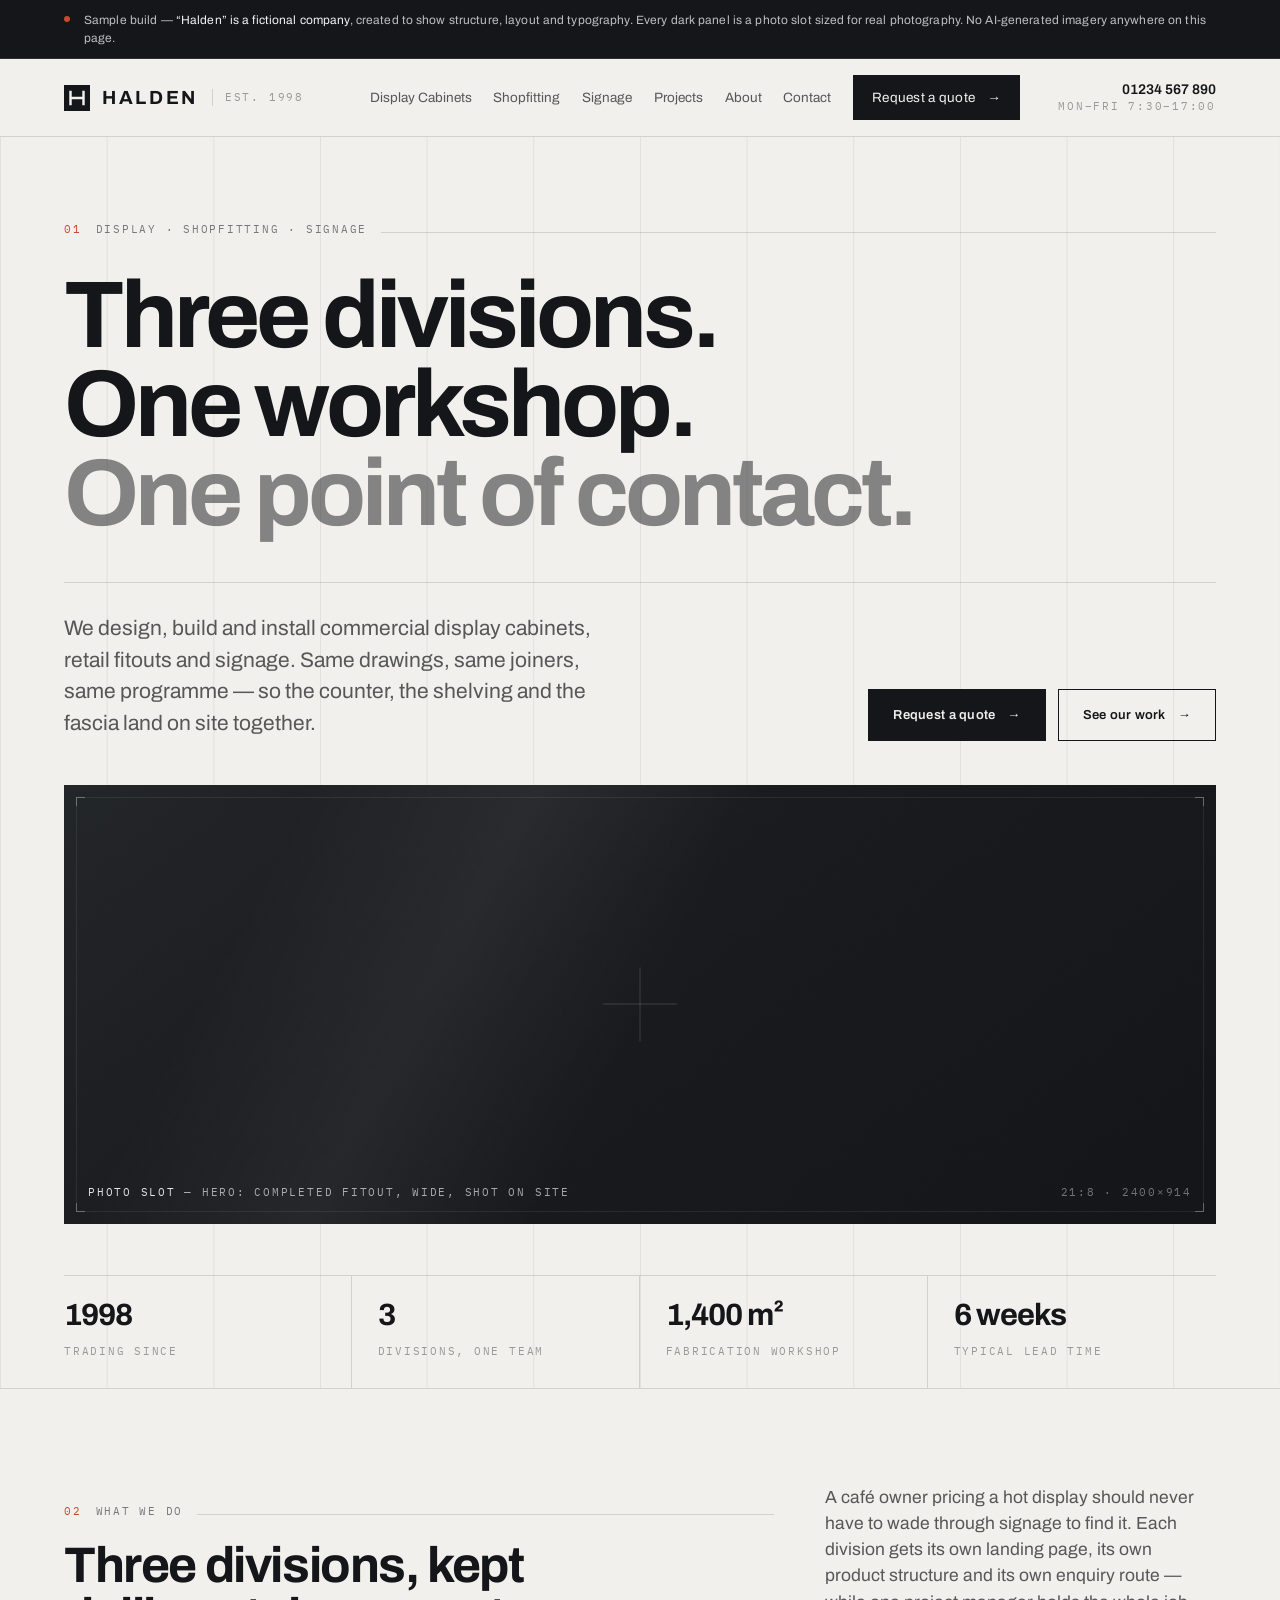
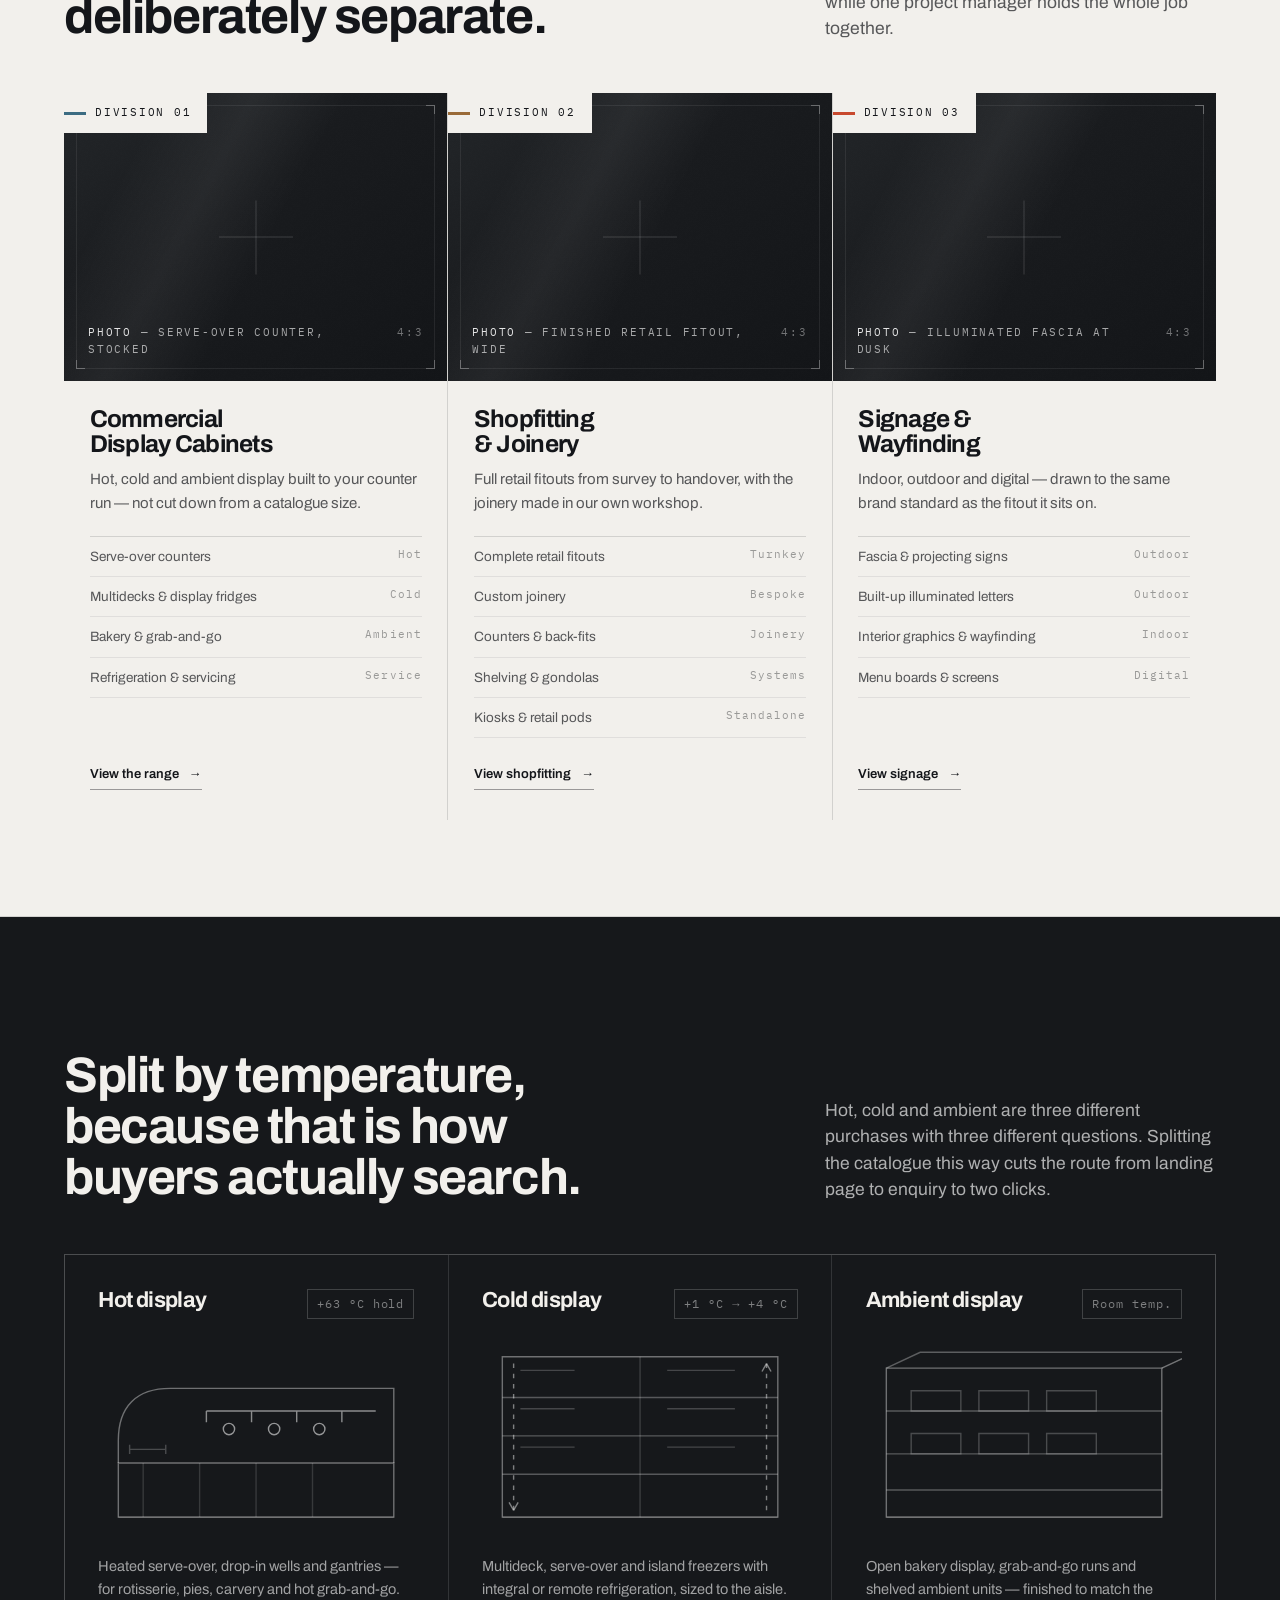
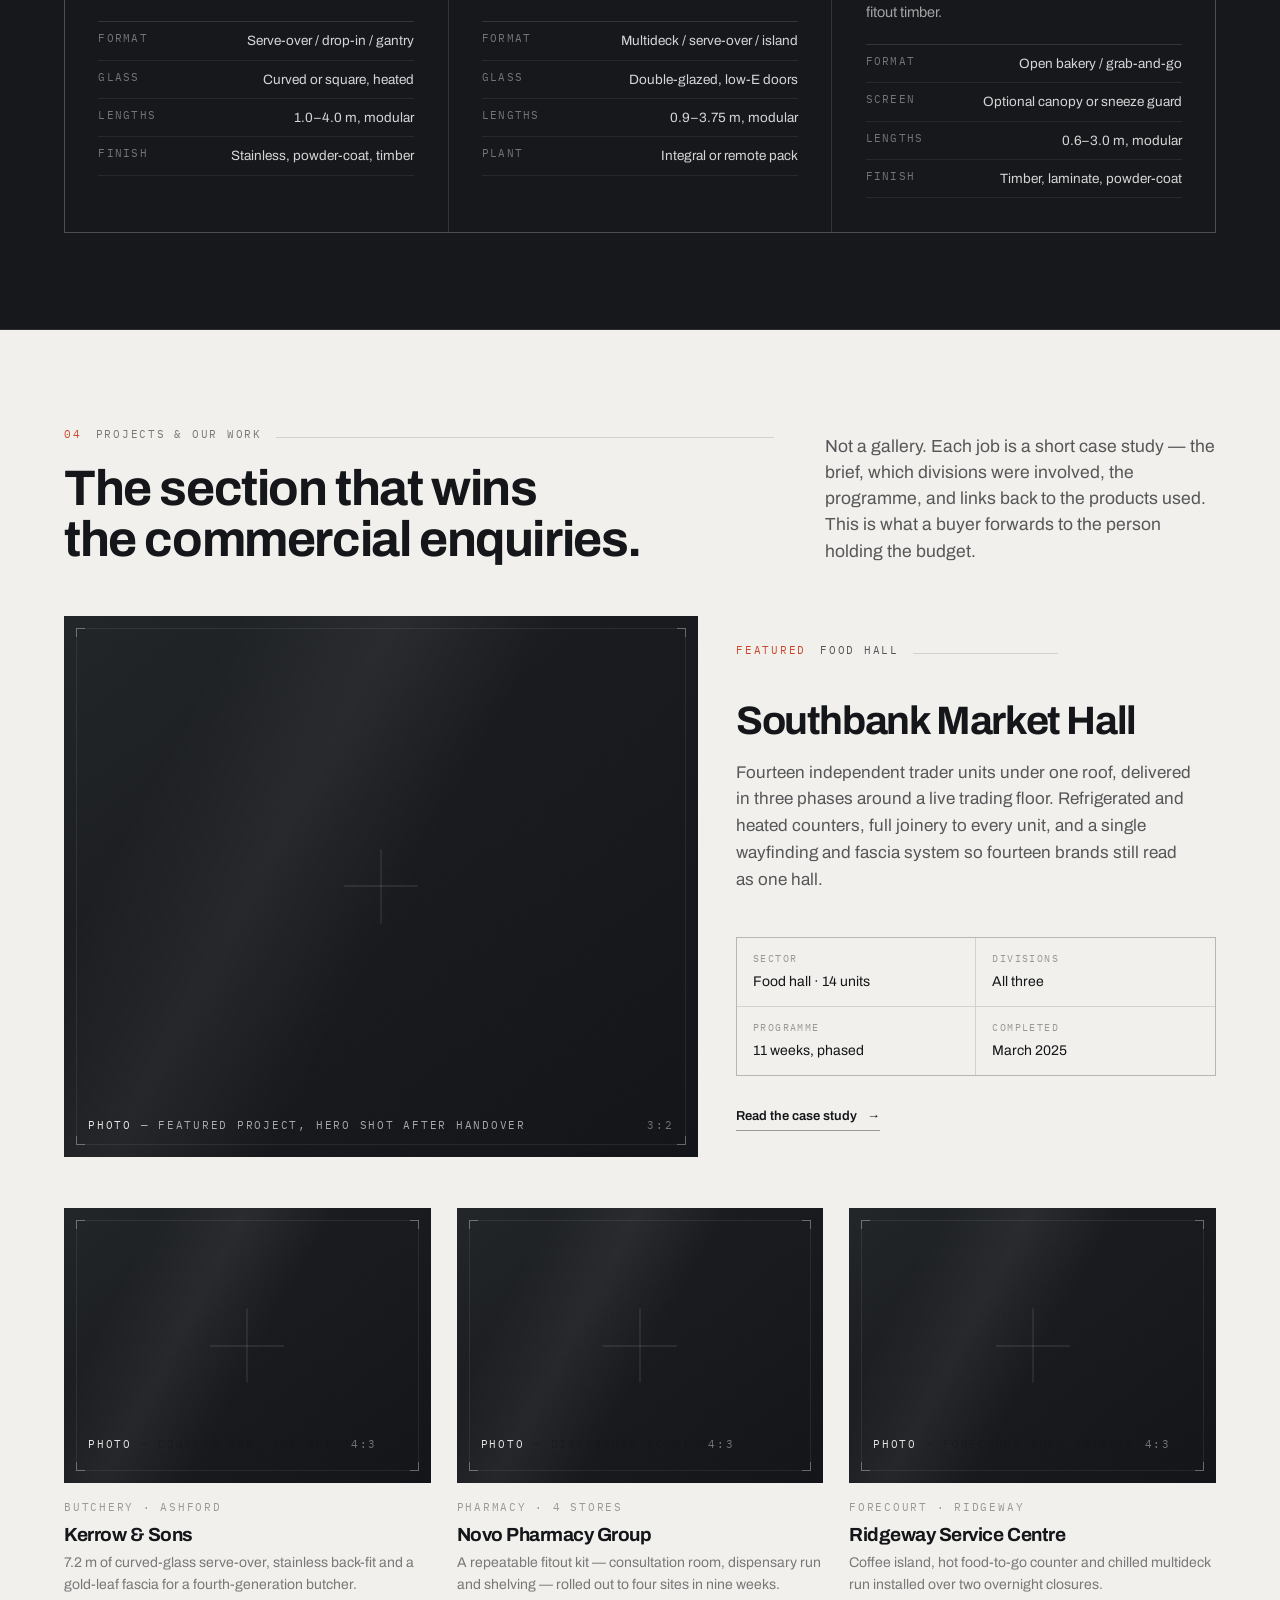
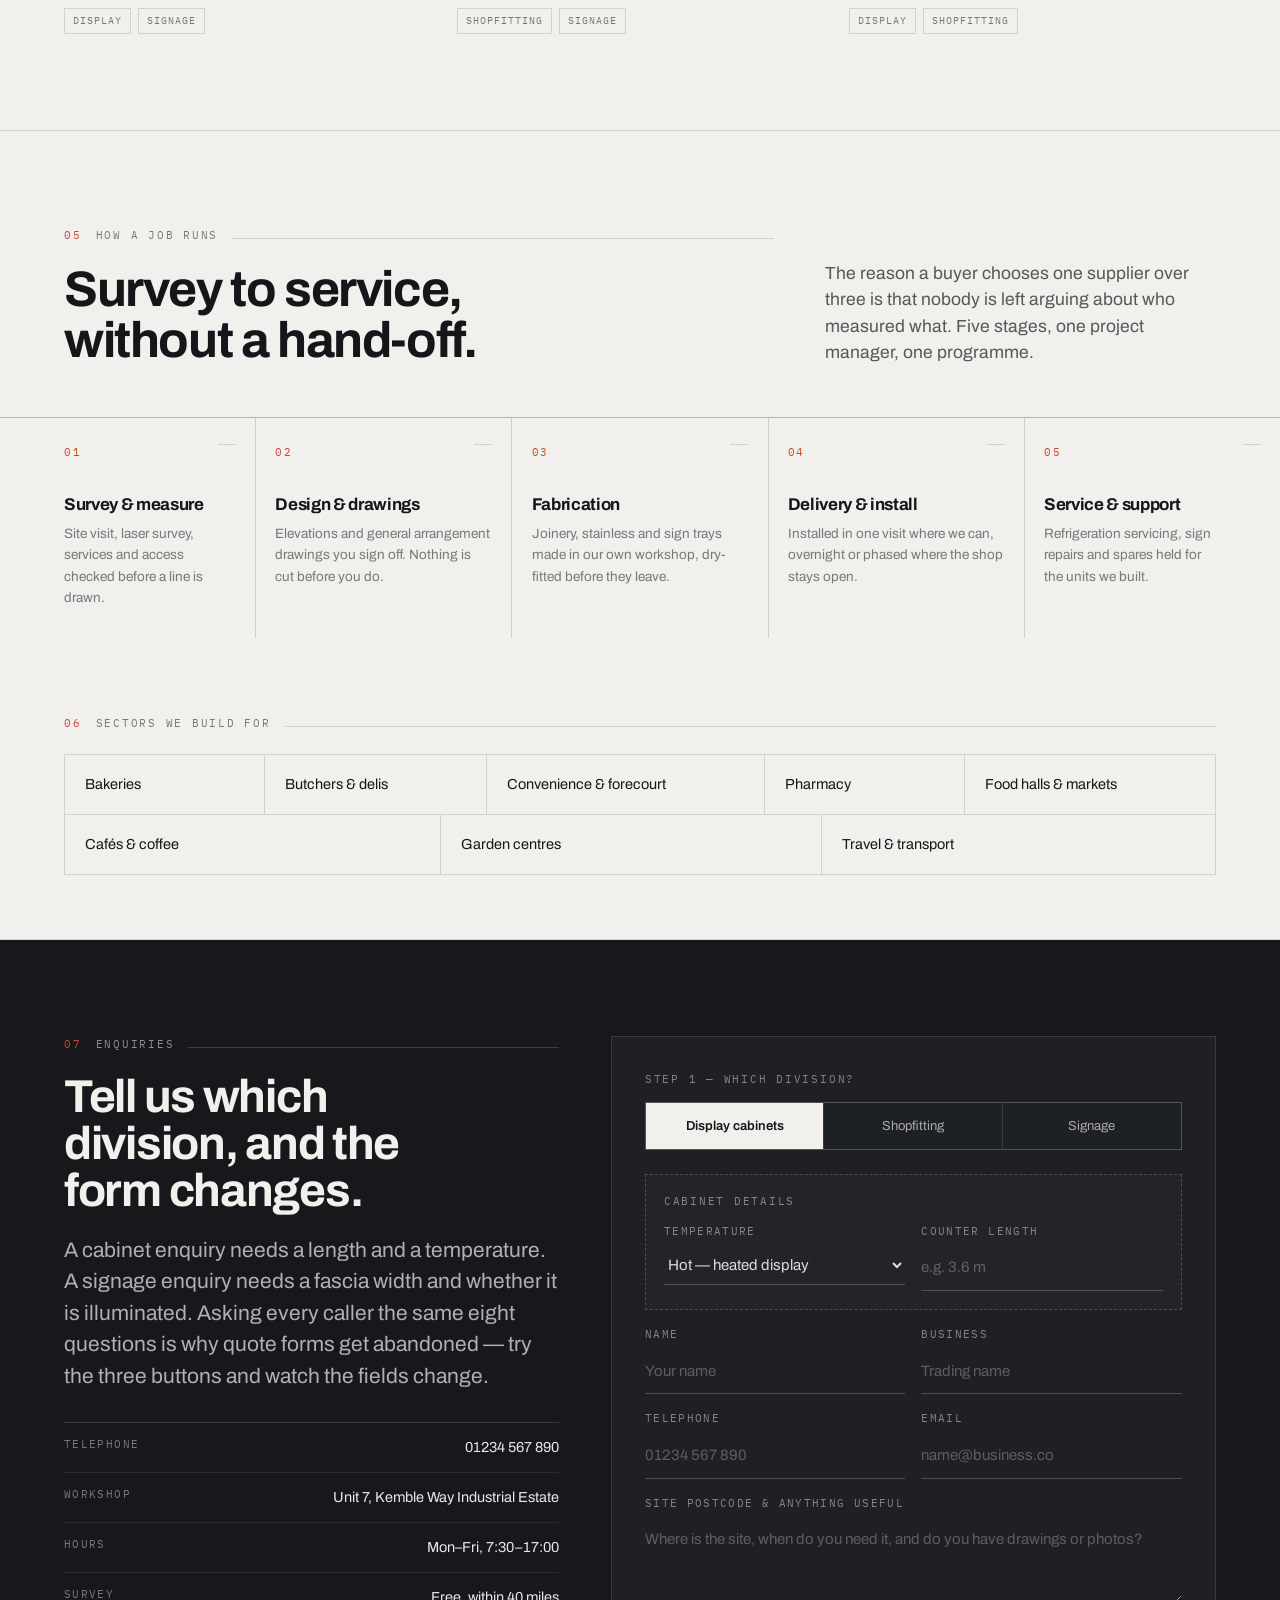
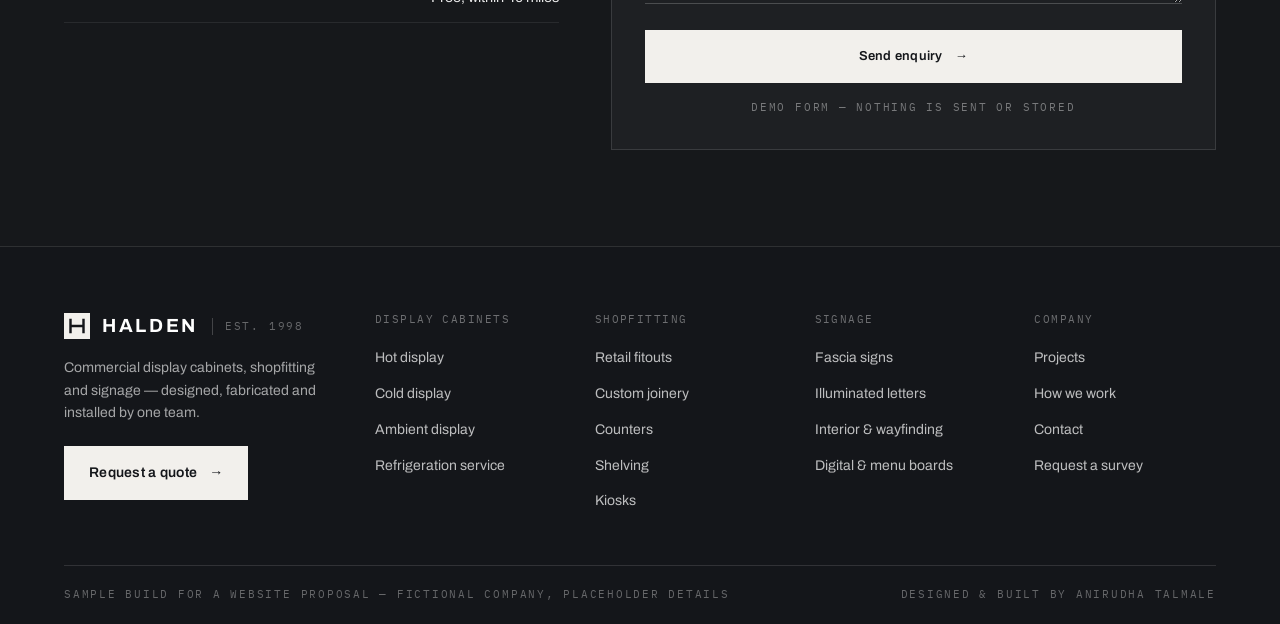
==== index.html @ 222e68ad "Sample design build: Halden commercial site Homepage, three division pages, projects index and a cas" ====
<!doctype html>
<html lang="en">
<head>
<meta charset="utf-8">
<meta name="viewport" content="width=device-width,initial-scale=1">
<title>Halden — Commercial Display Cabinets, Shopfitting & Signage</title>
<meta name="description" content="Sample design build. Halden designs, fabricates and installs commercial display cabinets (hot, cold and ambient), retail shopfitting and signage.">
<meta name="robots" content="noindex,nofollow">
<link rel="preload" href="assets/fonts/archivo-700.woff2" as="font" type="font/woff2" crossorigin>
<link rel="preload" href="assets/fonts/archivo-400.woff2" as="font" type="font/woff2" crossorigin>
<link rel="stylesheet" href="assets/style.css">
<link rel="icon" href="data:image/svg+xml,<svg xmlns='http://www.w3.org/2000/svg' viewBox='0 0 32 32'><rect width='32' height='32' fill='%2314161A'/><path d='M8 7v18M24 7v18M8 16h16' stroke='%23F2F0EC' stroke-width='3' fill='none'/></svg>">
</head>
<body>

<div class="demo">
  <div class="wrap mono">
    <i class="dot"></i>
    <p>Sample build — <span>&ldquo;Halden&rdquo; is a fictional company</span>, created to show structure, layout and typography. Every dark panel is a photo slot sized for real photography. No AI-generated imagery anywhere on this page.</p>
  </div>
</div>

<header class="hdr">
  <div class="wrap hdr__in">
    <a class="brand" href="index.html" aria-label="Halden home">
      <svg class="glyph" viewBox="0 0 32 32" aria-hidden="true"><rect width="32" height="32" fill="#14161A"/><path d="M8 7v18M24 7v18M8 16h16" stroke="#F2F0EC" stroke-width="3" fill="none"/></svg>
      <span class="wm">HALDEN</span>
      <span class="sub mono">Est. 1998</span>
    </a>
    <nav class="nav" id="nav">
      <a href="display-cabinets.html">Display Cabinets</a>
      <a href="shopfitting.html">Shopfitting</a>
      <a href="signage.html">Signage</a>
      <a href="projects.html">Projects</a>
      <a href="#process">About</a>
      <a href="#quote">Contact</a>
      <a class="btn" href="#quote" style="padding:11px 18px">Request a quote <span class="arw">&rarr;</span></a>
    </nav>
    <div class="tel">
      <b>01234 567 890</b>
      <span class="mono">Mon&ndash;Fri 7:30&ndash;17:00</span>
    </div>
    <button class="burger" aria-label="Menu" aria-expanded="false" aria-controls="nav"><i></i><i></i><i></i></button>
  </div>
</header>

<main>

<!-- ============ HERO ============ -->
<section class="hero">
  <div class="hero__grid" aria-hidden="true"></div>
  <div class="wrap">
    <div class="hero__top">
      <p class="eyebrow mono rv"><span class="num">01</span> Display &middot; Shopfitting &middot; Signage</p>
      <h1 class="rv" data-d="1" style="margin-top:clamp(22px,2.6vw,34px)">Three divisions.<br>One workshop.<br><em>One point of contact.</em></h1>
      <div class="hero__row">
        <div class="hero__aside">
          <p class="lede rv" data-d="2">We design, build and install commercial display cabinets, retail fitouts and signage. Same drawings, same joiners, same programme &mdash; so the counter, the shelving and the fascia land on site together.</p>
        </div>
        <div class="hero__cta rv" data-d="3">
          <a class="btn" href="#quote">Request a quote <span class="arw">&rarr;</span></a>
          <a class="btn btn--ghost" href="projects.html">See our work <span class="arw">&rarr;</span></a>
        </div>
      </div>
    </div>
  </div>
  <div class="wrap">
    <div class="plate hero__plate rv" data-d="2">
      <span class="sheen"></span><span class="mark"></span>
      <i class="tick tl"></i><i class="tick tr"></i><i class="tick bl"></i><i class="tick br"></i>
      <div class="cap mono"><span><b>Photo slot</b> &mdash; hero: completed fitout, wide, shot on site</span><span class="ar">21:8 &middot; 2400&times;914</span></div>
    </div>
  </div>
  <div class="stats-outer" style="margin-top:clamp(34px,4vw,60px);padding-inline:var(--gutter)">
    <div class="stats rv">
      <div><b>1998</b><span class="mono">Trading since</span></div>
      <div><b>3</b><span class="mono">Divisions, one team</span></div>
      <div><b>1,400 m&sup2;</b><span class="mono">Fabrication workshop</span></div>
      <div><b>6 weeks</b><span class="mono">Typical lead time</span></div>
    </div>
  </div>
</section>

<!-- ============ DIVISIONS ============ -->
<section class="sec" id="divisions">
  <div class="wrap">
    <div class="sec__head">
      <div>
        <p class="eyebrow mono rv"><span class="num">02</span> What we do</p>
        <h2 class="rv" data-d="1">Three divisions, kept<br>deliberately separate.</h2>
      </div>
      <p class="lede rv" data-d="2">A caf&eacute; owner pricing a hot display should never have to wade through signage to find it. Each division gets its own landing page, its own product structure and its own enquiry route &mdash; while one project manager holds the whole job together.</p>
    </div>

    <div class="divs">
      <a class="div-card dv-1 rv" href="display-cabinets.html">
        <span class="tag mono"><i></i> Division 01</span>
        <div class="plate"><span class="sheen"></span><span class="mark"></span>
          <i class="tick tl"></i><i class="tick tr"></i><i class="tick bl"></i><i class="tick br"></i>
          <div class="cap mono"><span><b>Photo</b> &mdash; serve-over counter, stocked</span><span class="ar">4:3</span></div>
        </div>
        <div class="div-card__body">
          <h3>Commercial<br>Display Cabinets</h3>
          <p>Hot, cold and ambient display built to your counter run &mdash; not cut down from a catalogue size.</p>
          <ul>
            <li>Serve-over counters <span>Hot</span></li>
            <li>Multidecks &amp; display fridges <span>Cold</span></li>
            <li>Bakery &amp; grab-and-go <span>Ambient</span></li>
            <li>Refrigeration &amp; servicing <span>Service</span></li>
          </ul>
          <span class="link-u">View the range <span class="arw">&rarr;</span></span>
        </div>
      </a>

      <a class="div-card dv-2 rv" data-d="1" href="shopfitting.html">
        <span class="tag mono"><i></i> Division 02</span>
        <div class="plate"><span class="sheen"></span><span class="mark"></span>
          <i class="tick tl"></i><i class="tick tr"></i><i class="tick bl"></i><i class="tick br"></i>
          <div class="cap mono"><span><b>Photo</b> &mdash; finished retail fitout, wide</span><span class="ar">4:3</span></div>
        </div>
        <div class="div-card__body">
          <h3>Shopfitting<br>&amp; Joinery</h3>
          <p>Full retail fitouts from survey to handover, with the joinery made in our own workshop.</p>
          <ul>
            <li>Complete retail fitouts <span>Turnkey</span></li>
            <li>Custom joinery <span>Bespoke</span></li>
            <li>Counters &amp; back-fits <span>Joinery</span></li>
            <li>Shelving &amp; gondolas <span>Systems</span></li>
            <li>Kiosks &amp; retail pods <span>Standalone</span></li>
          </ul>
          <span class="link-u">View shopfitting <span class="arw">&rarr;</span></span>
        </div>
      </a>

      <a class="div-card dv-3 rv" data-d="2" href="signage.html">
        <span class="tag mono"><i></i> Division 03</span>
        <div class="plate"><span class="sheen"></span><span class="mark"></span>
          <i class="tick tl"></i><i class="tick tr"></i><i class="tick bl"></i><i class="tick br"></i>
          <div class="cap mono"><span><b>Photo</b> &mdash; illuminated fascia at dusk</span><span class="ar">4:3</span></div>
        </div>
        <div class="div-card__body">
          <h3>Signage &amp;<br>Wayfinding</h3>
          <p>Indoor, outdoor and digital &mdash; drawn to the same brand standard as the fitout it sits on.</p>
          <ul>
            <li>Fascia &amp; projecting signs <span>Outdoor</span></li>
            <li>Built-up illuminated letters <span>Outdoor</span></li>
            <li>Interior graphics &amp; wayfinding <span>Indoor</span></li>
            <li>Menu boards &amp; screens <span>Digital</span></li>
          </ul>
          <span class="link-u">View signage <span class="arw">&rarr;</span></span>
        </div>
      </a>
    </div>
  </div>
</section>

<!-- ============ TEMPERATURE RANGE ============ -->
<section class="sec sec--dark" id="range">
  <div class="wrap">
    <div class="sec__head">
      <div>
        <p class="eyebrow mono rv"><span class="num">03</span> Display cabinets</p>
        <h2 class="rv" data-d="1">Split by temperature,<br>because that is how<br>buyers actually search.</h2>
      </div>
      <p class="lede rv" data-d="2">Hot, cold and ambient are three different purchases with three different questions. Splitting the catalogue this way cuts the route from landing page to enquiry to two clicks.</p>
    </div>

    <div class="temps">
      <!-- HOT -->
      <div class="temp rv">
        <div class="temp__top"><h3>Hot display</h3><span class="deg">+63 &deg;C hold</span></div>
        <svg viewBox="0 0 280 170" fill="none" stroke="rgba(255,255,255,.38)" stroke-width="1.25" aria-label="Line elevation of a heated serve-over counter">
          <path d="M18 108h244v48H18z"/>
          <path d="M18 156h244" stroke="rgba(255,255,255,.2)"/>
          <path d="M18 108V88c0-30 16-46 46-46h198v66"/>
          <path d="M40 108v48M90 108v48M140 108v48M190 108v48" stroke="rgba(255,255,255,.14)"/>
          <path d="M96 62h150M96 62v10M136 62v10M176 62v10M216 62v10" stroke="rgba(255,255,255,.5)"/>
          <circle cx="116" cy="78" r="5" stroke="rgba(255,255,255,.55)"/>
          <circle cx="156" cy="78" r="5" stroke="rgba(255,255,255,.55)"/>
          <circle cx="196" cy="78" r="5" stroke="rgba(255,255,255,.55)"/>
          <path d="M28 96h32M28 92v8M60 92v8" stroke="rgba(255,255,255,.22)"/>
        </svg>
        <p>Heated serve-over, drop-in wells and gantries &mdash; for rotisserie, pies, carvery and hot grab-and-go.</p>
        <dl>
          <div><dt>Format</dt><dd>Serve-over / drop-in / gantry</dd></div>
          <div><dt>Glass</dt><dd>Curved or square, heated</dd></div>
          <div><dt>Lengths</dt><dd>1.0&ndash;4.0 m, modular</dd></div>
          <div><dt>Finish</dt><dd>Stainless, powder-coat, timber</dd></div>
        </dl>
      </div>
      <!-- COLD -->
      <div class="temp rv" data-d="1">
        <div class="temp__top"><h3>Cold display</h3><span class="deg">+1 &deg;C &rarr; +4 &deg;C</span></div>
        <svg viewBox="0 0 280 170" fill="none" stroke="rgba(255,255,255,.38)" stroke-width="1.25" aria-label="Line elevation of a refrigerated multideck cabinet">
          <path d="M18 14h244v142H18z"/>
          <path d="M18 156h244" stroke="rgba(255,255,255,.2)"/>
          <path d="M18 50h244M18 84h244M18 118h244" stroke="rgba(255,255,255,.28)"/>
          <path d="M140 14v142" stroke="rgba(255,255,255,.16)"/>
          <path d="M34 26h48M34 60h48M34 94h48M164 26h60M164 60h60M164 94h60" stroke="rgba(255,255,255,.2)"/>
          <path d="M28 20v130" stroke="rgba(255,255,255,.45)" stroke-dasharray="4 5"/>
          <path d="M252 20v130" stroke="rgba(255,255,255,.45)" stroke-dasharray="4 5"/>
          <path d="M28 150l-4-7M28 150l4-7M252 20l-4 7M252 20l4 7" stroke="rgba(255,255,255,.45)"/>
        </svg>
        <p>Multideck, serve-over and island freezers with integral or remote refrigeration, sized to the aisle.</p>
        <dl>
          <div><dt>Format</dt><dd>Multideck / serve-over / island</dd></div>
          <div><dt>Glass</dt><dd>Double-glazed, low-E doors</dd></div>
          <div><dt>Lengths</dt><dd>0.9&ndash;3.75 m, modular</dd></div>
          <div><dt>Plant</dt><dd>Integral or remote pack</dd></div>
        </dl>
      </div>
      <!-- AMBIENT -->
      <div class="temp rv" data-d="2">
        <div class="temp__top"><h3>Ambient display</h3><span class="deg">Room temp.</span></div>
        <svg viewBox="0 0 280 170" fill="none" stroke="rgba(255,255,255,.38)" stroke-width="1.25" aria-label="Line elevation of an ambient bakery display unit">
          <path d="M18 24h244v132H18z"/>
          <path d="M18 156h244" stroke="rgba(255,255,255,.2)"/>
          <path d="M18 62h244M18 100h244M18 132h244" stroke="rgba(255,255,255,.28)"/>
          <path d="M40 44h44v18H40zM100 44h44v18h-44zM160 44h44v18h-44z" stroke="rgba(255,255,255,.22)"/>
          <path d="M40 82h44v18H40zM100 82h44v18h-44zM160 82h44v18h-44z" stroke="rgba(255,255,255,.22)"/>
          <path d="M18 24l30-14h244l-30 14" stroke="rgba(255,255,255,.3)"/>
          <path d="M262 24l30-14v132" stroke="rgba(255,255,255,.14)"/>
        </svg>
        <p>Open bakery display, grab-and-go runs and shelved ambient units &mdash; finished to match the fitout timber.</p>
        <dl>
          <div><dt>Format</dt><dd>Open bakery / grab-and-go</dd></div>
          <div><dt>Screen</dt><dd>Optional canopy or sneeze guard</dd></div>
          <div><dt>Lengths</dt><dd>0.6&ndash;3.0 m, modular</dd></div>
          <div><dt>Finish</dt><dd>Timber, laminate, powder-coat</dd></div>
        </dl>
      </div>
    </div>
  </div>
</section>

<!-- ============ PROJECTS ============ -->
<section class="sec" id="projects">
  <div class="wrap">
    <div class="sec__head">
      <div>
        <p class="eyebrow mono rv"><span class="num">04</span> Projects &amp; our work</p>
        <h2 class="rv" data-d="1">The section that wins<br>the commercial enquiries.</h2>
      </div>
      <p class="lede rv" data-d="2">Not a gallery. Each job is a short case study &mdash; the brief, which divisions were involved, the programme, and links back to the products used. This is what a buyer forwards to the person holding the budget.</p>
    </div>

    <div class="proj-feat rv">
      <div class="plate"><span class="sheen"></span><span class="mark"></span>
        <i class="tick tl"></i><i class="tick tr"></i><i class="tick bl"></i><i class="tick br"></i>
        <div class="cap mono"><span><b>Photo</b> &mdash; featured project, hero shot after handover</span><span class="ar">3:2</span></div>
      </div>
      <div class="proj-feat__body">
        <p class="eyebrow mono"><span class="num">Featured</span> Food hall</p>
        <h3>Southbank Market Hall</h3>
        <p>Fourteen independent trader units under one roof, delivered in three phases around a live trading floor. Refrigerated and heated counters, full joinery to every unit, and a single wayfinding and fascia system so fourteen brands still read as one hall.</p>
        <dl class="meta">
          <div><dt>Sector</dt><dd>Food hall &middot; 14 units</dd></div>
          <div><dt>Divisions</dt><dd>All three</dd></div>
          <div><dt>Programme</dt><dd>11 weeks, phased</dd></div>
          <div><dt>Completed</dt><dd>March 2025</dd></div>
        </dl>
        <a class="link-u" href="project-southbank.html">Read the case study <span class="arw">&rarr;</span></a>
      </div>
    </div>

    <div class="proj-grid">
      <a class="card rv" href="project-southbank.html">
        <div class="plate"><span class="sheen"></span><span class="mark"></span>
          <i class="tick tl"></i><i class="tick tr"></i><i class="tick bl"></i><i class="tick br"></i>
          <div class="cap mono"><span><b>Photo</b> &mdash; counter run, installed</span><span class="ar">4:3</span></div>
        </div>
        <span class="mono">Butchery &middot; Ashford</span>
        <h4>Kerrow &amp; Sons</h4>
        <p>7.2 m of curved-glass serve-over, stainless back-fit and a gold-leaf fascia for a fourth-generation butcher.</p>
        <div class="chips"><span class="chip">Display</span><span class="chip">Signage</span></div>
      </a>
      <a class="card rv" data-d="1" href="project-southbank.html">
        <div class="plate"><span class="sheen"></span><span class="mark"></span>
          <i class="tick tl"></i><i class="tick tr"></i><i class="tick bl"></i><i class="tick br"></i>
          <div class="cap mono"><span><b>Photo</b> &mdash; dispensary counter</span><span class="ar">4:3</span></div>
        </div>
        <span class="mono">Pharmacy &middot; 4 stores</span>
        <h4>Novo Pharmacy Group</h4>
        <p>A repeatable fitout kit &mdash; consultation room, dispensary run and shelving &mdash; rolled out to four sites in nine weeks.</p>
        <div class="chips"><span class="chip">Shopfitting</span><span class="chip">Signage</span></div>
      </a>
      <a class="card rv" data-d="2" href="project-southbank.html">
        <div class="plate"><span class="sheen"></span><span class="mark"></span>
          <i class="tick tl"></i><i class="tick tr"></i><i class="tick bl"></i><i class="tick br"></i>
          <div class="cap mono"><span><b>Photo</b> &mdash; forecourt shop interior</span><span class="ar">4:3</span></div>
        </div>
        <span class="mono">Forecourt &middot; Ridgeway</span>
        <h4>Ridgeway Service Centre</h4>
        <p>Coffee island, hot food-to-go counter and chilled multideck run installed over two overnight closures.</p>
        <div class="chips"><span class="chip">Display</span><span class="chip">Shopfitting</span></div>
      </a>
    </div>
  </div>
</section>

<!-- ============ PROCESS ============ -->
<section class="sec" id="process" style="padding-bottom:0">
  <div class="wrap">
    <div class="sec__head">
      <div>
        <p class="eyebrow mono rv"><span class="num">05</span> How a job runs</p>
        <h2 class="rv" data-d="1">Survey to service,<br>without a hand-off.</h2>
      </div>
      <p class="lede rv" data-d="2">The reason a buyer chooses one supplier over three is that nobody is left arguing about who measured what. Five stages, one project manager, one programme.</p>
    </div>
  </div>
  <div class="wrap" style="padding-inline:0">
    <div class="steps rv" style="padding-inline:0">
      <div class="step" style="padding-left:var(--gutter)"><span class="n">01</span><h4>Survey &amp; measure</h4><p>Site visit, laser survey, services and access checked before a line is drawn.</p></div>
      <div class="step"><span class="n">02</span><h4>Design &amp; drawings</h4><p>Elevations and general arrangement drawings you sign off. Nothing is cut before you do.</p></div>
      <div class="step"><span class="n">03</span><h4>Fabrication</h4><p>Joinery, stainless and sign trays made in our own workshop, dry-fitted before they leave.</p></div>
      <div class="step"><span class="n">04</span><h4>Delivery &amp; install</h4><p>Installed in one visit where we can, overnight or phased where the shop stays open.</p></div>
      <div class="step" style="padding-right:var(--gutter)"><span class="n">05</span><h4>Service &amp; support</h4><p>Refrigeration servicing, sign repairs and spares held for the units we built.</p></div>
    </div>
  </div>
  <div class="wrap" style="margin-top:clamp(48px,6vw,84px);padding-bottom:clamp(44px,5vw,72px)">
    <p class="eyebrow mono rv" style="margin-bottom:22px"><span class="num">06</span> Sectors we build for</p>
    <div class="sectors rv">
      <span>Bakeries</span><span>Butchers &amp; delis</span><span>Convenience &amp; forecourt</span><span>Pharmacy</span>
      <span>Food halls &amp; markets</span><span>Caf&eacute;s &amp; coffee</span><span>Garden centres</span><span>Travel &amp; transport</span>
    </div>
  </div>
</section>

<!-- ============ QUOTE ============ -->
<section class="sec sec--dark" id="quote">
  <div class="wrap">
    <div class="quote">
      <div class="quote__aside">
        <p class="eyebrow mono rv"><span class="num">07</span> Enquiries</p>
        <h2 class="rv" data-d="1">Tell us which<br>division, and the<br>form changes.</h2>
        <p class="lede rv" data-d="2">A cabinet enquiry needs a length and a temperature. A signage enquiry needs a fascia width and whether it is illuminated. Asking every caller the same eight questions is why quote forms get abandoned &mdash; try the three buttons and watch the fields change.</p>
        <dl class="contact-rows rv" data-d="2">
          <div><dt>Telephone</dt><dd>01234 567 890</dd></div>
          <div><dt>Workshop</dt><dd>Unit 7, Kemble Way Industrial Estate</dd></div>
          <div><dt>Hours</dt><dd>Mon&ndash;Fri, 7:30&ndash;17:00</dd></div>
          <div><dt>Survey</dt><dd>Free, within 40 miles</dd></div>
        </dl>
      </div>

      <form class="rv" data-d="1" data-demo>
        <p class="mono" style="color:rgba(255,255,255,.45);margin-bottom:14px">Step 1 &mdash; which division?</p>
        <div class="seg">
          <input type="radio" name="division" id="d1" value="cabinets" checked><label for="d1">Display cabinets</label>
          <input type="radio" name="division" id="d2" value="shopfitting"><label for="d2">Shopfitting</label>
          <input type="radio" name="division" id="d3" value="signage"><label for="d3">Signage</label>
        </div>

        <div class="fields">
          <div class="dyn" data-for="cabinets">
            <p class="note mono">Cabinet details</p>
            <div class="f"><label for="c1">Temperature</label>
              <select id="c1"><option>Hot &mdash; heated display</option><option>Cold &mdash; refrigerated</option><option>Ambient</option><option>Mixed run</option></select></div>
            <div class="f"><label for="c2">Counter length</label><input id="c2" type="text" placeholder="e.g. 3.6 m"></div>
          </div>
          <div class="dyn" data-for="shopfitting">
            <p class="note mono">Fitout details</p>
            <div class="f"><label for="s1">Scope</label>
              <select id="s1"><option>Full fitout</option><option>Joinery only</option><option>Counters &amp; back-fit</option><option>Shelving</option><option>Kiosk / pod</option></select></div>
            <div class="f"><label for="s2">Floor area</label><input id="s2" type="text" placeholder="e.g. 110 m&sup2;"></div>
          </div>
          <div class="dyn" data-for="signage">
            <p class="note mono">Signage details</p>
            <div class="f"><label for="g1">Type</label>
              <select id="g1"><option>Fascia sign</option><option>Built-up letters</option><option>Projecting sign</option><option>Interior / wayfinding</option><option>Digital screens</option></select></div>
            <div class="f"><label for="g2">Illuminated?</label>
              <select id="g2"><option>Yes &mdash; LED</option><option>No</option><option>Not sure yet</option></select></div>
          </div>

          <div class="f"><label for="n">Name</label><input id="n" type="text" placeholder="Your name"></div>
          <div class="f"><label for="co">Business</label><input id="co" type="text" placeholder="Trading name"></div>
          <div class="f"><label for="ph">Telephone</label><input id="ph" type="tel" placeholder="01234 567 890"></div>
          <div class="f"><label for="em">Email</label><input id="em" type="email" placeholder="name@business.co"></div>
          <div class="f f--full"><label for="ms">Site postcode &amp; anything useful</label><textarea id="ms" placeholder="Where is the site, when do you need it, and do you have drawings or photos?"></textarea></div>
        </div>

        <button class="btn btn--light" type="submit">Send enquiry <span class="arw">&rarr;</span></button>
        <p class="form-foot mono">Demo form &mdash; nothing is sent or stored</p>
      </form>
    </div>
  </div>
</section>

</main>

<footer class="ftr">
  <div class="wrap">
    <div class="ftr__grid">
      <div>
        <div class="brand">
          <svg class="glyph" viewBox="0 0 32 32" aria-hidden="true"><rect width="32" height="32" fill="#F2F0EC"/><path d="M8 7v18M24 7v18M8 16h16" stroke="#14161A" stroke-width="3" fill="none"/></svg>
          <span class="wm">HALDEN</span><span class="sub mono">Est. 1998</span>
        </div>
        <p class="ftr__about">Commercial display cabinets, shopfitting and signage &mdash; designed, fabricated and installed by one team.</p>
        <a class="btn btn--light" href="#quote">Request a quote <span class="arw">&rarr;</span></a>
      </div>
      <div>
        <h5>Display cabinets</h5>
        <ul>
          <li><a href="display-cabinets.html">Hot display</a></li>
          <li><a href="display-cabinets.html">Cold display</a></li>
          <li><a href="display-cabinets.html">Ambient display</a></li>
          <li><a href="display-cabinets.html">Refrigeration service</a></li>
        </ul>
      </div>
      <div>
        <h5>Shopfitting</h5>
        <ul>
          <li><a href="shopfitting.html">Retail fitouts</a></li>
          <li><a href="shopfitting.html">Custom joinery</a></li>
          <li><a href="shopfitting.html">Counters</a></li>
          <li><a href="shopfitting.html">Shelving</a></li>
          <li><a href="shopfitting.html">Kiosks</a></li>
        </ul>
      </div>
      <div>
        <h5>Signage</h5>
        <ul>
          <li><a href="signage.html">Fascia signs</a></li>
          <li><a href="signage.html">Illuminated letters</a></li>
          <li><a href="signage.html">Interior &amp; wayfinding</a></li>
          <li><a href="signage.html">Digital &amp; menu boards</a></li>
        </ul>
      </div>
      <div>
        <h5>Company</h5>
        <ul>
          <li><a href="projects.html">Projects</a></li>
          <li><a href="#process">How we work</a></li>
          <li><a href="#quote">Contact</a></li>
          <li><a href="#quote">Request a survey</a></li>
        </ul>
      </div>
    </div>
    <div class="ftr__bar mono">
      <span>Sample build for a website proposal &mdash; fictional company, placeholder details</span>
      <span>Designed &amp; built by Anirudha Talmale</span>
    </div>
  </div>
</footer>

<script src="assets/app.js" defer></script>
</body>
</html>
---- assets/style.css ----
@font-face{font-family:'Archivo';font-style:normal;font-weight:400;font-stretch:100%;font-display:swap;src:url(fonts/archivo-400.woff2) format('woff2')}
@font-face{font-family:'Archivo';font-style:normal;font-weight:600;font-stretch:100%;font-display:swap;src:url(fonts/archivo-600.woff2) format('woff2')}
@font-face{font-family:'Archivo';font-style:normal;font-weight:700;font-stretch:100%;font-display:swap;src:url(fonts/archivo-700.woff2) format('woff2')}
@font-face{font-family:'Plex Mono';font-style:normal;font-weight:400;font-display:swap;src:url(fonts/ibm-plex-mono-400.woff2) format('woff2')}

:root{
  --paper:#F2F0EC;
  --paper-2:#E9E6E0;
  --ink:#14161A;
  --ink-70:rgba(20,22,26,.70);
  --ink-55:rgba(20,22,26,.55);
  --ink-40:rgba(20,22,26,.40);
  --rule:rgba(20,22,26,.14);
  --rule-soft:rgba(20,22,26,.08);
  --dark:#16181B;
  --dark-2:#1D2024;
  --signal:#C8492E;
  --steel:#3C6C82;
  --timber:#9A6B38;
  --gutter:clamp(20px,5vw,72px);
  --maxw:1440px;
  --grain:url(grain.png);
}

*,*::before,*::after{box-sizing:border-box}
html{-webkit-text-size-adjust:100%;scroll-behavior:smooth}
body{
  margin:0;background:var(--paper);color:var(--ink);
  font-family:'Archivo',ui-sans-serif,sans-serif;font-weight:400;
  font-size:clamp(15px,.55vw + 13.2px,17px);line-height:1.58;
  -webkit-font-smoothing:antialiased;text-rendering:optimizeLegibility;
  overflow-x:hidden;
}
img,svg{display:block;max-width:100%}
a{color:inherit;text-decoration:none}
h1,h2,h3,h4{margin:0;font-weight:700;letter-spacing:-.028em;line-height:1.02}
p{margin:0}
button{font:inherit;color:inherit}

/* ---------- primitives ---------- */
.wrap{max-width:var(--maxw);margin:0 auto;padding-inline:var(--gutter)}
.mono{font-family:'Plex Mono',ui-monospace,monospace;font-size:11px;letter-spacing:.16em;text-transform:uppercase}
.rule{height:1px;background:var(--rule);border:0;margin:0}
.eyebrow{display:flex;align-items:baseline;gap:14px;color:var(--ink-55)}
.eyebrow .num{color:var(--signal)}
.eyebrow::after{content:"";flex:1;height:1px;background:var(--rule)}

.lede{font-size:clamp(17px,.7vw + 14px,21px);line-height:1.5;color:var(--ink-70);max-width:56ch}

.btn{
  display:inline-flex;align-items:center;gap:12px;
  padding:15px 24px;border:1px solid var(--ink);background:var(--ink);color:var(--paper);
  font-size:13px;font-weight:600;letter-spacing:.02em;
  transition:background .25s ease,color .25s ease,transform .25s ease;
}
.btn:hover{background:transparent;color:var(--ink);transform:translateY(-1px)}
.btn .arw{transition:transform .25s ease}
.btn:hover .arw{transform:translateX(4px)}
.btn--ghost{background:transparent;color:var(--ink)}
.btn--ghost:hover{background:var(--ink);color:var(--paper)}
.btn--light{background:var(--paper);color:var(--ink);border-color:var(--paper)}
.nav a.btn,.nav a.btn:hover{color:var(--paper)}
.nav a.btn:hover{background:transparent;color:var(--ink)}
.nav a.btn::after{display:none}
.ftr a.btn--light{color:var(--ink)}
.ftr a.btn--light:hover{color:var(--paper)}
.btn--light:hover{background:transparent;color:var(--paper)}

.link-u{display:inline-flex;align-items:center;gap:10px;font-size:13px;font-weight:600;padding-bottom:4px;border-bottom:1px solid var(--ink-40);transition:border-color .25s,gap .25s}
.link-u:hover{border-color:var(--signal);gap:16px}

/* ---------- photo plate: where real photography goes ---------- */
.plate{
  position:relative;background:var(--dark);overflow:hidden;isolation:isolate;
  background-image:linear-gradient(142deg,#232629 0%,#191B1E 42%,#131518 100%);
}
.plate::before{
  content:"";position:absolute;inset:0;background-image:var(--grain);
  background-size:140px;opacity:.55;mix-blend-mode:overlay;pointer-events:none;z-index:2;
}
.plate::after{
  content:"";position:absolute;inset:12px;border:1px solid rgba(255,255,255,.075);
  pointer-events:none;z-index:3;
}
.plate .sheen{
  position:absolute;inset:-30% -10%;z-index:1;pointer-events:none;
  background:linear-gradient(118deg,transparent 34%,rgba(255,255,255,.055) 47%,transparent 60%);
  transform:translateX(-12%);transition:transform 1.1s cubic-bezier(.2,.7,.2,1);
}
.plate .tick{position:absolute;width:9px;height:9px;z-index:4;border-color:rgba(255,255,255,.3);border-style:solid;border-width:0}
.plate .tick.tl{top:12px;left:12px;border-top-width:1px;border-left-width:1px}
.plate .tick.tr{top:12px;right:12px;border-top-width:1px;border-right-width:1px}
.plate .tick.bl{bottom:12px;left:12px;border-bottom-width:1px;border-left-width:1px}
.plate .tick.br{bottom:12px;right:12px;border-bottom-width:1px;border-right-width:1px}
.plate .cap{
  position:absolute;left:24px;right:24px;bottom:22px;z-index:5;
  color:rgba(255,255,255,.62);display:flex;justify-content:space-between;gap:16px;align-items:baseline;
}
.plate .cap b{font-weight:400;color:rgba(255,255,255,.88)}
.plate .cap .ar{color:rgba(255,255,255,.4);white-space:nowrap}
.plate .mark{
  position:absolute;z-index:4;left:50%;top:50%;transform:translate(-50%,-50%);
  width:clamp(44px,7vw,74px);height:1px;background:rgba(255,255,255,.16);
}
.plate .mark::after{content:"";position:absolute;left:50%;top:50%;transform:translate(-50%,-50%);width:1px;height:clamp(44px,7vw,74px);background:rgba(255,255,255,.16)}
a:hover > .plate .sheen,.card:hover .plate .sheen{transform:translateX(12%)}

/* ---------- demo bar ---------- */
.demo{background:var(--ink);color:rgba(255,255,255,.72);border-bottom:1px solid rgba(255,255,255,.1)}
.demo .wrap{display:flex;gap:14px;align-items:baseline;padding-block:11px}
.demo p{text-transform:none;letter-spacing:.01em;font-size:12px;line-height:1.5;font-family:'Archivo',sans-serif}
.demo .dot{position:relative;top:-2px}
.demo .dot{width:6px;height:6px;background:var(--signal);flex:none;border-radius:50%}
.demo span{color:rgba(255,255,255,.95)}

/* ---------- header ---------- */
.hdr{position:sticky;top:0;z-index:60;background:rgba(242,240,236,.86);backdrop-filter:blur(14px);border-bottom:1px solid var(--rule)}
.hdr__in{display:flex;align-items:center;gap:clamp(20px,3vw,44px);padding-block:16px}
.brand{display:flex;align-items:center;gap:12px;flex:none}
.brand .glyph{width:26px;height:26px;flex:none}
.brand .wm{font-weight:700;font-size:19px;letter-spacing:.14em}
.brand .sub{color:var(--ink-40);border-left:1px solid var(--rule);padding-left:12px;margin-left:2px}
.nav{display:flex;gap:clamp(14px,1.7vw,28px);margin-left:auto;align-items:center}
.nav a{font-size:13.5px;font-weight:500;padding:6px 0;position:relative;color:var(--ink-70);transition:color .2s}
.nav a::after{content:"";position:absolute;left:0;right:100%;bottom:0;height:1px;background:var(--signal);transition:right .3s ease}
.nav a:hover{color:var(--ink)}
.nav a:hover::after,.nav a[aria-current]::after{right:0}
.nav a[aria-current]{color:var(--ink)}
.hdr .tel{display:flex;flex-direction:column;gap:2px;text-align:right;line-height:1.2}
.hdr .tel b{font-size:14px;font-weight:600}
.hdr .tel .mono{color:var(--ink-40)}
.burger{display:none;width:42px;height:42px;border:1px solid var(--rule);background:none;align-items:center;justify-content:center;flex-direction:column;gap:5px;cursor:pointer}
.burger i{display:block;width:17px;height:1.5px;background:var(--ink);transition:transform .3s,opacity .2s}
.burger[aria-expanded="true"] i:nth-child(1){transform:translateY(6.5px) rotate(45deg)}
.burger[aria-expanded="true"] i:nth-child(2){opacity:0}
.burger[aria-expanded="true"] i:nth-child(3){transform:translateY(-6.5px) rotate(-45deg)}

/* ---------- hero ---------- */
.hero{position:relative;overflow:hidden;border-bottom:1px solid var(--rule)}
.hero__grid{position:absolute;inset:0;z-index:0;pointer-events:none;
  background-image:linear-gradient(90deg,var(--rule-soft) 1px,transparent 1px);
  background-size:calc(100% / 12) 100%;opacity:.9}
.hero .wrap{position:relative;z-index:1}
.hero__top{padding-top:clamp(44px,6.5vw,96px);padding-bottom:clamp(26px,3.4vw,46px)}
.hero__row{display:grid;grid-template-columns:minmax(0,1.05fr) minmax(0,.95fr);gap:clamp(24px,4vw,64px);
  align-items:end;margin-top:clamp(26px,3.4vw,46px);padding-top:clamp(20px,2.4vw,32px);border-top:1px solid var(--rule)}
.hero h1{font-size:clamp(38px,7.4vw,108px);letter-spacing:-.042em;line-height:.94}
.hero h1 em{font-style:normal;display:block;color:rgba(20,22,26,.50)}
.hero__aside{padding-bottom:2px}
.hero__aside .lede{max-width:44ch;margin:0}
.hero__cta{display:flex;gap:12px;flex-wrap:wrap;justify-content:flex-end}
.hero__plate{position:relative;aspect-ratio:21/8;min-height:260px}
.stats{display:grid;grid-template-columns:repeat(4,1fr);border-top:1px solid var(--rule)}
.stats div{padding:22px var(--gutter) 24px;border-right:1px solid var(--rule)}
.stats div:last-child{border-right:0}
.stats b{display:block;font-size:clamp(24px,2.4vw,34px);font-weight:700;letter-spacing:-.03em;line-height:1.1;margin-bottom:5px}
.stats .mono{color:var(--ink-40)}
.stats-outer{max-width:var(--maxw);margin:0 auto}
.stats-outer .stats div{padding-inline:clamp(14px,2vw,26px)}
.stats-outer .stats div:first-child{padding-left:0}

/* ---------- section scaffolding ---------- */
.sec{padding-block:clamp(56px,7.5vw,116px);border-bottom:1px solid var(--rule)}
.sec--dark{background:var(--dark);color:var(--paper);border-bottom-color:rgba(255,255,255,.1)}
.sec--dark .eyebrow{color:rgba(255,255,255,.5)}
.sec--dark .eyebrow::after{background:rgba(255,255,255,.16)}
.sec--dark .lede{color:rgba(255,255,255,.66)}
.sec--dark .rule{background:rgba(255,255,255,.14)}
.sec__head{display:grid;grid-template-columns:minmax(0,1fr) minmax(260px,.55fr);gap:clamp(24px,4vw,64px);align-items:end;margin-bottom:clamp(30px,4vw,54px)}
.sec__head h2{font-size:clamp(28px,3.9vw,54px);margin-top:20px}
.sec__head .lede{font-size:clamp(15px,.5vw + 13.5px,17.5px)}

/* ---------- divisions ---------- */
.divs{display:grid;grid-template-columns:repeat(3,1fr);gap:1px;background:var(--rule)}
.div-card{background:var(--paper);padding:0;display:flex;flex-direction:column;position:relative;transition:background .3s}
.div-card:hover{background:var(--paper-2)}
.div-card .plate{aspect-ratio:4/3}
.div-card__body{padding:26px clamp(18px,2vw,30px) 30px;display:flex;flex-direction:column;flex:1}
.div-card h3{font-size:clamp(21px,1.9vw,27px);margin-bottom:12px;letter-spacing:-.03em}
.div-card p{color:var(--ink-70);font-size:15px;margin-bottom:20px}
.div-card ul{list-style:none;margin:0 0 26px;padding:0;border-top:1px solid var(--rule)}
.div-card li{padding:9px 0;border-bottom:1px solid var(--rule-soft);font-size:13.5px;color:var(--ink-70);display:flex;justify-content:space-between;gap:12px}
.div-card li span{color:var(--ink-40);font-family:'Plex Mono',monospace;font-size:10.5px;letter-spacing:.1em}
.div-card .link-u{margin-top:auto;align-self:flex-start}
.div-card .tag{position:absolute;top:0;left:0;z-index:6;display:flex;align-items:center;gap:9px;background:var(--paper);padding:11px 16px 11px 0;}
.div-card .tag i{width:22px;height:3px;display:block}
.dv-1 .tag i{background:var(--steel)}
.dv-2 .tag i{background:var(--timber)}
.dv-3 .tag i{background:var(--signal)}
.dv-1 .link-u:hover{border-color:var(--steel)}
.dv-2 .link-u:hover{border-color:var(--timber)}

/* ---------- temperature range ---------- */
.temps{display:grid;grid-template-columns:repeat(3,1fr);gap:1px;background:rgba(255,255,255,.12);border:1px solid rgba(255,255,255,.12)}
.temp{background:var(--dark);padding:clamp(22px,2.6vw,36px)}
.temp__top{display:flex;justify-content:space-between;align-items:flex-start;gap:16px;margin-bottom:22px}
.temp h3{font-size:clamp(19px,1.7vw,24px);color:var(--paper)}
.temp .deg{font-family:'Plex Mono',monospace;font-size:12px;letter-spacing:.08em;color:rgba(255,255,255,.45);white-space:nowrap;border:1px solid rgba(255,255,255,.18);padding:5px 9px}
.temp svg{width:100%;height:auto;margin-bottom:22px}
.temp p{color:rgba(255,255,255,.6);font-size:14.5px;margin-bottom:20px}
.temp dl{margin:0;border-top:1px solid rgba(255,255,255,.12)}
.temp dl div{display:flex;justify-content:space-between;gap:14px;padding:8px 0;border-bottom:1px solid rgba(255,255,255,.07)}
.temp dt{font-family:'Plex Mono',monospace;font-size:10.5px;letter-spacing:.12em;text-transform:uppercase;color:rgba(255,255,255,.4)}
.temp dd{margin:0;font-size:13.5px;color:rgba(255,255,255,.82)}

/* ---------- projects ---------- */
.proj-feat{display:grid;grid-template-columns:minmax(0,1.32fr) minmax(0,1fr);gap:clamp(22px,3vw,52px);align-items:stretch;margin-bottom:1px}
.proj-feat .plate{aspect-ratio:auto;width:100%;height:100%;min-height:clamp(300px,34vw,520px)}
.proj-feat__body{display:flex;flex-direction:column;justify-content:center;align-items:flex-start;padding-block:clamp(10px,2vw,28px)}
.proj-feat h3{font-size:clamp(25px,3.1vw,42px);margin:16px 0 18px;letter-spacing:-.035em}
.proj-feat .eyebrow,.proj-feat .meta{align-self:stretch}
.proj-feat p{color:var(--ink-70);margin-bottom:26px;max-width:46ch}
.meta{display:grid;grid-template-columns:repeat(2,minmax(0,1fr));gap:1px;background:var(--rule);border:1px solid var(--rule);margin-bottom:30px}
.meta div{background:var(--paper);padding:13px 16px}
.meta dt{font-family:'Plex Mono',monospace;font-size:10px;letter-spacing:.14em;text-transform:uppercase;color:var(--ink-40);margin-bottom:4px}
.meta dd{margin:0;font-size:14px;font-weight:500}
.proj-grid{display:grid;grid-template-columns:repeat(3,1fr);gap:clamp(16px,2vw,32px);margin-top:clamp(34px,4vw,56px)}
.card{display:block}
.card .plate{aspect-ratio:4/3;margin-bottom:16px}
.card .mono{color:var(--ink-40);margin-bottom:8px;display:block}
.card h4{font-size:19px;letter-spacing:-.025em;margin-bottom:8px;transition:color .25s}
.card:hover h4{color:var(--signal)}
.card p{font-size:14px;color:var(--ink-55)}
.chips{display:flex;gap:7px;flex-wrap:wrap;margin-top:12px}
.chip{font-family:'Plex Mono',monospace;font-size:10px;letter-spacing:.1em;text-transform:uppercase;border:1px solid var(--rule);padding:4px 8px;color:var(--ink-55)}

/* ---------- process ---------- */
.steps{display:grid;grid-template-columns:repeat(5,1fr);gap:1px;background:var(--rule);border-top:1px solid var(--rule)}
.step{background:var(--paper);padding:26px clamp(14px,1.5vw,22px) 30px;position:relative}
.step .n{font-family:'Plex Mono',monospace;font-size:11px;letter-spacing:.14em;color:var(--signal);display:block;margin-bottom:34px}
.step h4{font-size:17px;margin-bottom:10px;letter-spacing:-.02em}
.step p{font-size:13.5px;color:var(--ink-55)}
.step::before{content:"";position:absolute;top:26px;right:clamp(14px,1.5vw,22px);width:18px;height:1px;background:var(--rule)}

/* ---------- sectors ---------- */
.sectors{display:flex;flex-wrap:wrap;gap:0;border-top:1px solid var(--rule);border-left:1px solid var(--rule)}
.sectors span{flex:1 1 auto;min-width:clamp(140px,16vw,200px);padding:18px 20px;border-right:1px solid var(--rule);border-bottom:1px solid var(--rule);font-size:14.5px;font-weight:500;transition:background .25s,color .25s}
.sectors span:hover{background:var(--ink);color:var(--paper)}

/* ---------- quote ---------- */
.quote{display:grid;grid-template-columns:minmax(0,.9fr) minmax(0,1.1fr);gap:clamp(28px,4vw,72px)}
.quote h2{font-size:clamp(28px,3.6vw,50px);margin:20px 0 20px}
.quote__aside .lede{margin-bottom:30px}
.contact-rows{border-top:1px solid rgba(255,255,255,.14)}
.contact-rows div{display:flex;justify-content:space-between;gap:16px;padding:13px 0;border-bottom:1px solid rgba(255,255,255,.08)}
.contact-rows dt{font-family:'Plex Mono',monospace;font-size:10.5px;letter-spacing:.13em;text-transform:uppercase;color:rgba(255,255,255,.42)}
.contact-rows dd{margin:0;font-size:14.5px;color:rgba(255,255,255,.9)}
form{background:rgba(255,255,255,.035);border:1px solid rgba(255,255,255,.12);padding:clamp(22px,2.6vw,38px)}
.seg{display:grid;grid-template-columns:repeat(3,1fr);gap:1px;background:rgba(255,255,255,.12);border:1px solid rgba(255,255,255,.12);margin-bottom:24px}
.seg label{background:var(--dark-2);padding:13px 10px;text-align:center;cursor:pointer;transition:background .25s,color .25s;font-size:13px;font-weight:500;color:rgba(255,255,255,.62)}
.seg input{position:absolute;opacity:0;pointer-events:none}
.seg input:checked + label{background:var(--paper);color:var(--ink);font-weight:600}
.seg label:hover{color:#fff}
.seg input:checked + label:hover{color:var(--ink)}
.fields{display:grid;grid-template-columns:1fr 1fr;gap:16px}
.f{display:flex;flex-direction:column;gap:7px}
.f--full{grid-column:1 / -1}
.f label{font-family:'Plex Mono',monospace;font-size:10.5px;letter-spacing:.13em;text-transform:uppercase;color:rgba(255,255,255,.45)}
.f input,.f textarea,.f select{
  background:transparent;border:0;border-bottom:1px solid rgba(255,255,255,.2);
  padding:10px 0;color:#fff;font:inherit;font-size:15px;transition:border-color .25s;border-radius:0;
}
.f select{color:rgba(255,255,255,.85)}
.f select option{background:var(--dark-2);color:#fff}
.f textarea{resize:vertical;min-height:86px}
.f input:focus,.f textarea:focus,.f select:focus{outline:0;border-color:var(--signal)}
.f input::placeholder,.f textarea::placeholder{color:rgba(255,255,255,.28)}
.dyn{grid-column:1/-1;display:none;gap:16px;grid-template-columns:1fr 1fr;padding:18px;border:1px dashed rgba(255,255,255,.18);background:rgba(255,255,255,.02)}
.dyn.on{display:grid}
.dyn .note{grid-column:1/-1;color:rgba(255,255,255,.45);margin-bottom:-4px}
form .btn{margin-top:26px;width:100%;justify-content:center}
.form-foot{color:rgba(255,255,255,.4);margin-top:16px;text-align:center;font-size:11px}

/* ---------- footer ---------- */
.ftr{background:var(--ink);color:rgba(255,255,255,.62);padding-block:clamp(44px,5vw,72px) 0}
.ftr__grid{display:grid;grid-template-columns:minmax(0,1.5fr) repeat(4,minmax(0,1fr));gap:clamp(22px,3vw,44px)}
.ftr h5{font-family:'Plex Mono',monospace;font-size:10.5px;letter-spacing:.14em;text-transform:uppercase;color:rgba(255,255,255,.38);margin:0 0 16px;font-weight:400}
.ftr ul{list-style:none;margin:0;padding:0;display:flex;flex-direction:column;gap:9px}
.ftr a{font-size:14px;color:rgba(255,255,255,.72);transition:color .2s}
.ftr a:hover{color:#fff}
.ftr .brand{color:#fff;margin-bottom:16px}
.ftr .brand .sub{color:rgba(255,255,255,.35);border-color:rgba(255,255,255,.2)}
.ftr__about{font-size:14px;max-width:34ch;margin-bottom:22px}
.ftr__bar{display:flex;justify-content:space-between;gap:20px;flex-wrap:wrap;margin-top:clamp(36px,4vw,60px);padding-block:20px;border-top:1px solid rgba(255,255,255,.12);color:rgba(255,255,255,.35)}

/* ---------- reveal ---------- */
.rv{opacity:0;transform:translateY(16px);transition:opacity .75s cubic-bezier(.2,.7,.2,1),transform .75s cubic-bezier(.2,.7,.2,1)}
.rv.in{opacity:1;transform:none}
.rv[data-d="1"]{transition-delay:.08s}.rv[data-d="2"]{transition-delay:.16s}
.rv[data-d="3"]{transition-delay:.24s}.rv[data-d="4"]{transition-delay:.32s}

/* ---------- responsive ---------- */
@media (max-width:1080px){
  .divs,.temps,.proj-grid{grid-template-columns:1fr 1fr}
  .steps{grid-template-columns:repeat(3,1fr)}
  .ftr__grid{grid-template-columns:1fr 1fr 1fr}
  .hero__row{grid-template-columns:1fr;align-items:start;gap:24px}
  .hero__cta{justify-content:flex-start}
  .quote{grid-template-columns:1fr}
  .proj-feat{grid-template-columns:1fr}
}
@media (max-width:900px){
  .nav,.hdr .tel{display:none}
  .burger{display:flex}
  .hdr__in{justify-content:space-between}
  .brand .sub{display:none}
  .nav.open{
    display:flex;flex-direction:column;position:fixed;inset:0 0 0 auto;width:min(82vw,340px);
    background:var(--paper);border-left:1px solid var(--rule);padding:88px 28px 28px;gap:0;z-index:70;align-items:stretch;
  }
  .nav.open a{font-size:19px;font-weight:600;padding:16px 0;border-bottom:1px solid var(--rule)}
  .nav.open a::after{display:none}
  .stats{grid-template-columns:1fr 1fr}
  .stats div:nth-child(2){border-right:0}
  .stats div:nth-child(-n+2){border-bottom:1px solid var(--rule)}
  .sec__head{grid-template-columns:1fr;gap:18px}
}
@media (max-width:720px){
  .divs,.temps,.proj-grid,.steps,.fields,.dyn.on,.meta{grid-template-columns:1fr}
  .ftr__grid{grid-template-columns:1fr 1fr}
  .hero h1{font-size:clamp(34px,10vw,52px)}
  .hero__plate{aspect-ratio:16/10;min-height:0}
  .seg{grid-template-columns:1fr}
  .plate .cap{left:16px;right:16px;bottom:16px;flex-direction:column;gap:3px}
  .plate .cap .ar{display:none}
  .demo .wrap{font-size:10px}
}
@media (prefers-reduced-motion:reduce){
  *{animation:none!important;transition-duration:.01ms!important;scroll-behavior:auto}
  .rv{opacity:1;transform:none}
}

/* ---------- inner pages ---------- */
.crumb{display:flex;gap:10px;align-items:center;color:var(--ink-40);padding-top:22px}
.crumb a:hover{color:var(--ink)}
.phero{padding-bottom:clamp(30px,4vw,52px);border-bottom:1px solid var(--rule)}
.phero h1{font-size:clamp(34px,5.4vw,76px);letter-spacing:-.04em;margin:clamp(18px,2.2vw,28px) 0 clamp(20px,2.4vw,30px);max-width:18ch}
.phero__row{display:grid;grid-template-columns:minmax(0,1fr) minmax(0,.9fr);gap:clamp(24px,4vw,64px);align-items:start}
.facts{border-top:1px solid var(--rule)}
.facts div{display:flex;justify-content:space-between;gap:16px;padding:11px 0;border-bottom:1px solid var(--rule-soft)}
.facts dt{font-family:'Plex Mono',monospace;font-size:10.5px;letter-spacing:.13em;text-transform:uppercase;color:var(--ink-40)}
.facts dd{margin:0;font-size:14.5px;font-weight:500}
.prods{display:grid;grid-template-columns:repeat(3,1fr);gap:1px;background:var(--rule);border:1px solid var(--rule)}
.prod{background:var(--paper);padding:0;display:flex;flex-direction:column;transition:background .3s}
.prod:hover{background:var(--paper-2)}
.prod .plate{aspect-ratio:3/2}
.prod__b{padding:20px clamp(16px,1.8vw,24px) 24px;display:flex;flex-direction:column;flex:1;align-items:flex-start}
.prod h4{font-size:18px;letter-spacing:-.025em;margin-bottom:8px}
.prod p{font-size:14px;color:var(--ink-55);margin-bottom:16px}
.prod .spec{font-family:'Plex Mono',monospace;font-size:10.5px;letter-spacing:.11em;text-transform:uppercase;color:var(--ink-40);margin-top:auto;padding-top:12px;border-top:1px solid var(--rule-soft);width:100%}
.check{display:grid;grid-template-columns:repeat(2,minmax(0,1fr));gap:0 clamp(24px,4vw,64px)}
.check li{list-style:none;display:flex;gap:14px;padding:14px 0;border-bottom:1px solid var(--rule);font-size:15px}
.check ul{margin:0;padding:0}
.check .k{font-family:'Plex Mono',monospace;font-size:10.5px;letter-spacing:.12em;color:var(--signal);padding-top:3px;flex:none}
.band{background:var(--dark);color:var(--paper);padding-block:clamp(44px,5.5vw,84px);border-bottom:1px solid rgba(255,255,255,.1)}
.band__in{display:flex;justify-content:space-between;align-items:center;gap:clamp(24px,4vw,60px);flex-wrap:wrap}
.band h2{font-size:clamp(25px,3.2vw,44px);max-width:20ch}
.band p{color:rgba(255,255,255,.6);max-width:42ch;margin-top:16px}
.cs__body{display:grid;grid-template-columns:minmax(0,.42fr) minmax(0,1fr);gap:clamp(28px,4vw,72px)}
.cs__body h3{font-size:clamp(20px,2vw,27px);margin:clamp(26px,3vw,40px) 0 14px;letter-spacing:-.03em}
.cs__body h3:first-child{margin-top:0}
.cs__body p{color:var(--ink-70);margin-bottom:14px;max-width:62ch}
.cs__side{position:sticky;top:110px;align-self:start}
.gal{display:grid;grid-template-columns:repeat(2,1fr);gap:clamp(14px,1.6vw,24px);margin-top:clamp(28px,3.4vw,48px)}
.gal .plate{aspect-ratio:3/2}
.gal .plate.wide{grid-column:1/-1;aspect-ratio:21/9}
@media (max-width:1080px){.prods{grid-template-columns:1fr 1fr}.phero__row,.cs__body{grid-template-columns:1fr}.cs__side{position:static}}
@media (max-width:720px){.prods,.check,.gal{grid-template-columns:1fr}.gal .plate.wide{aspect-ratio:3/2}}
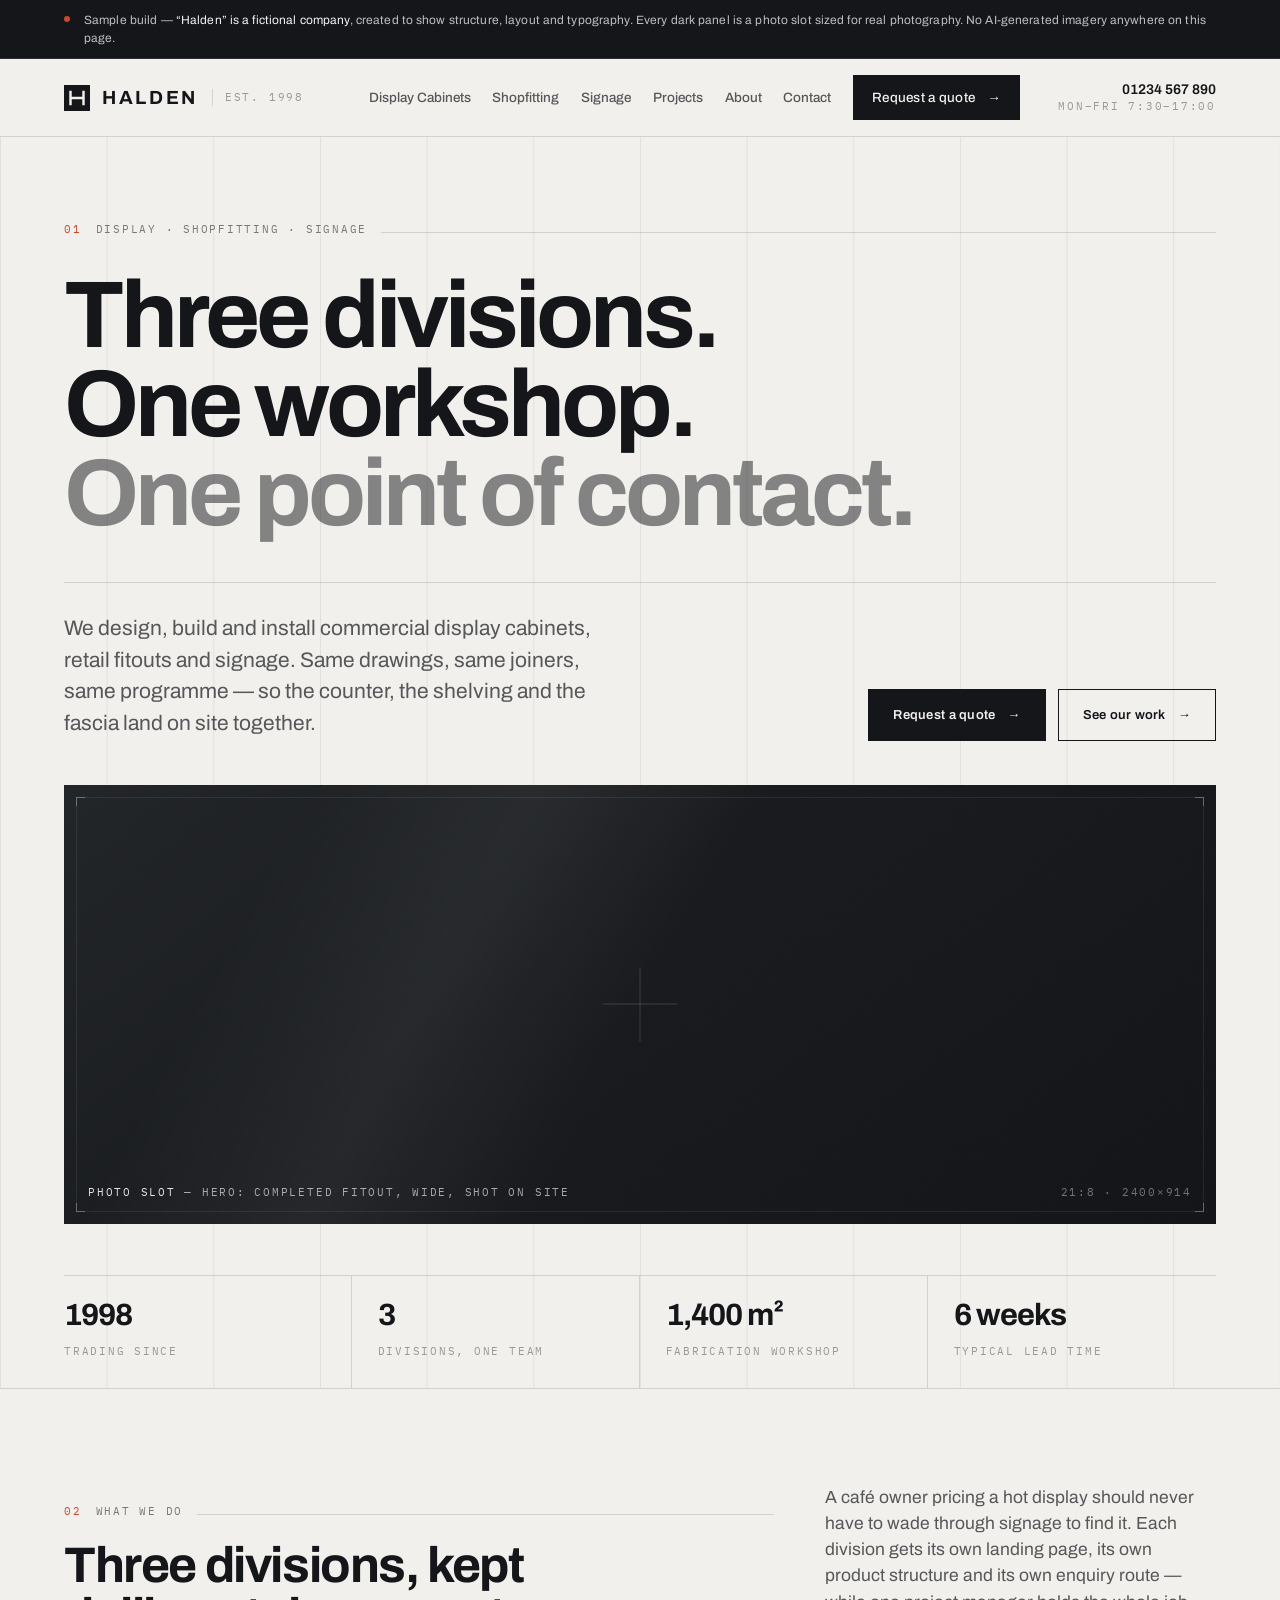
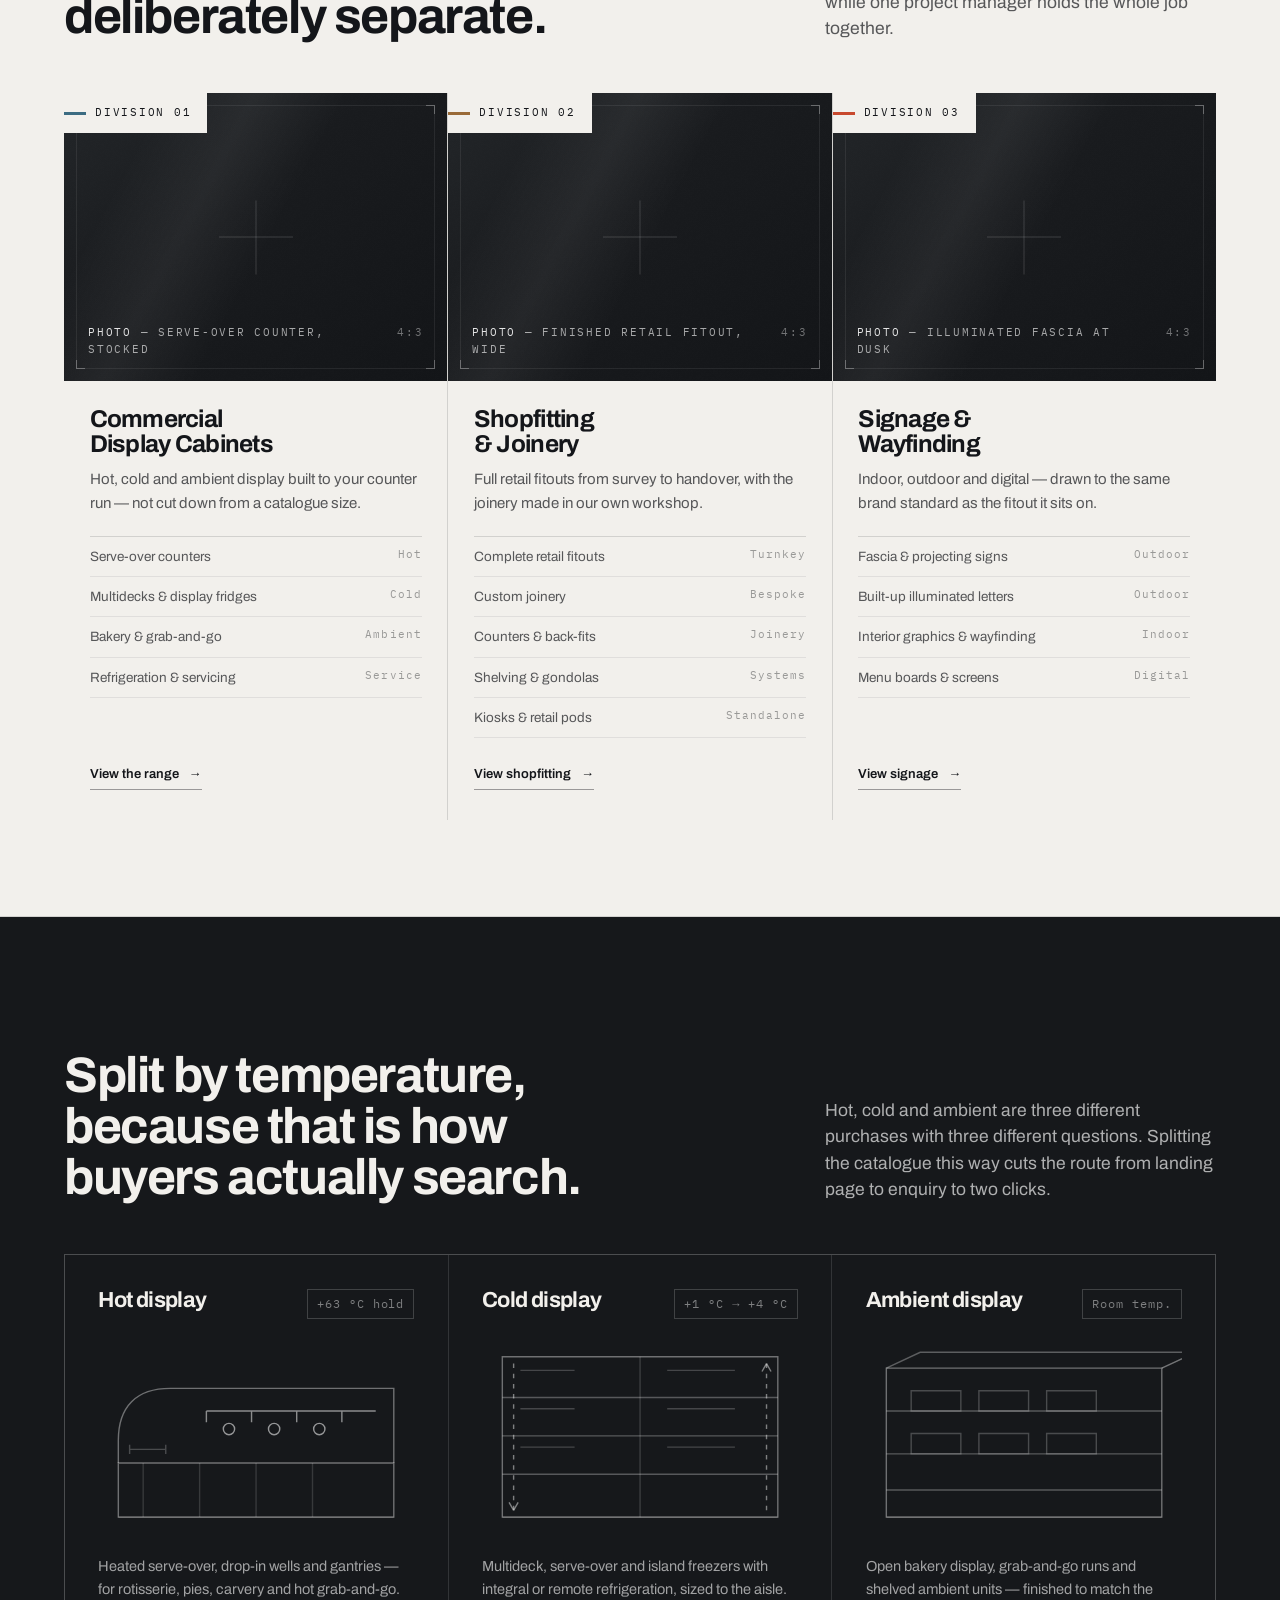
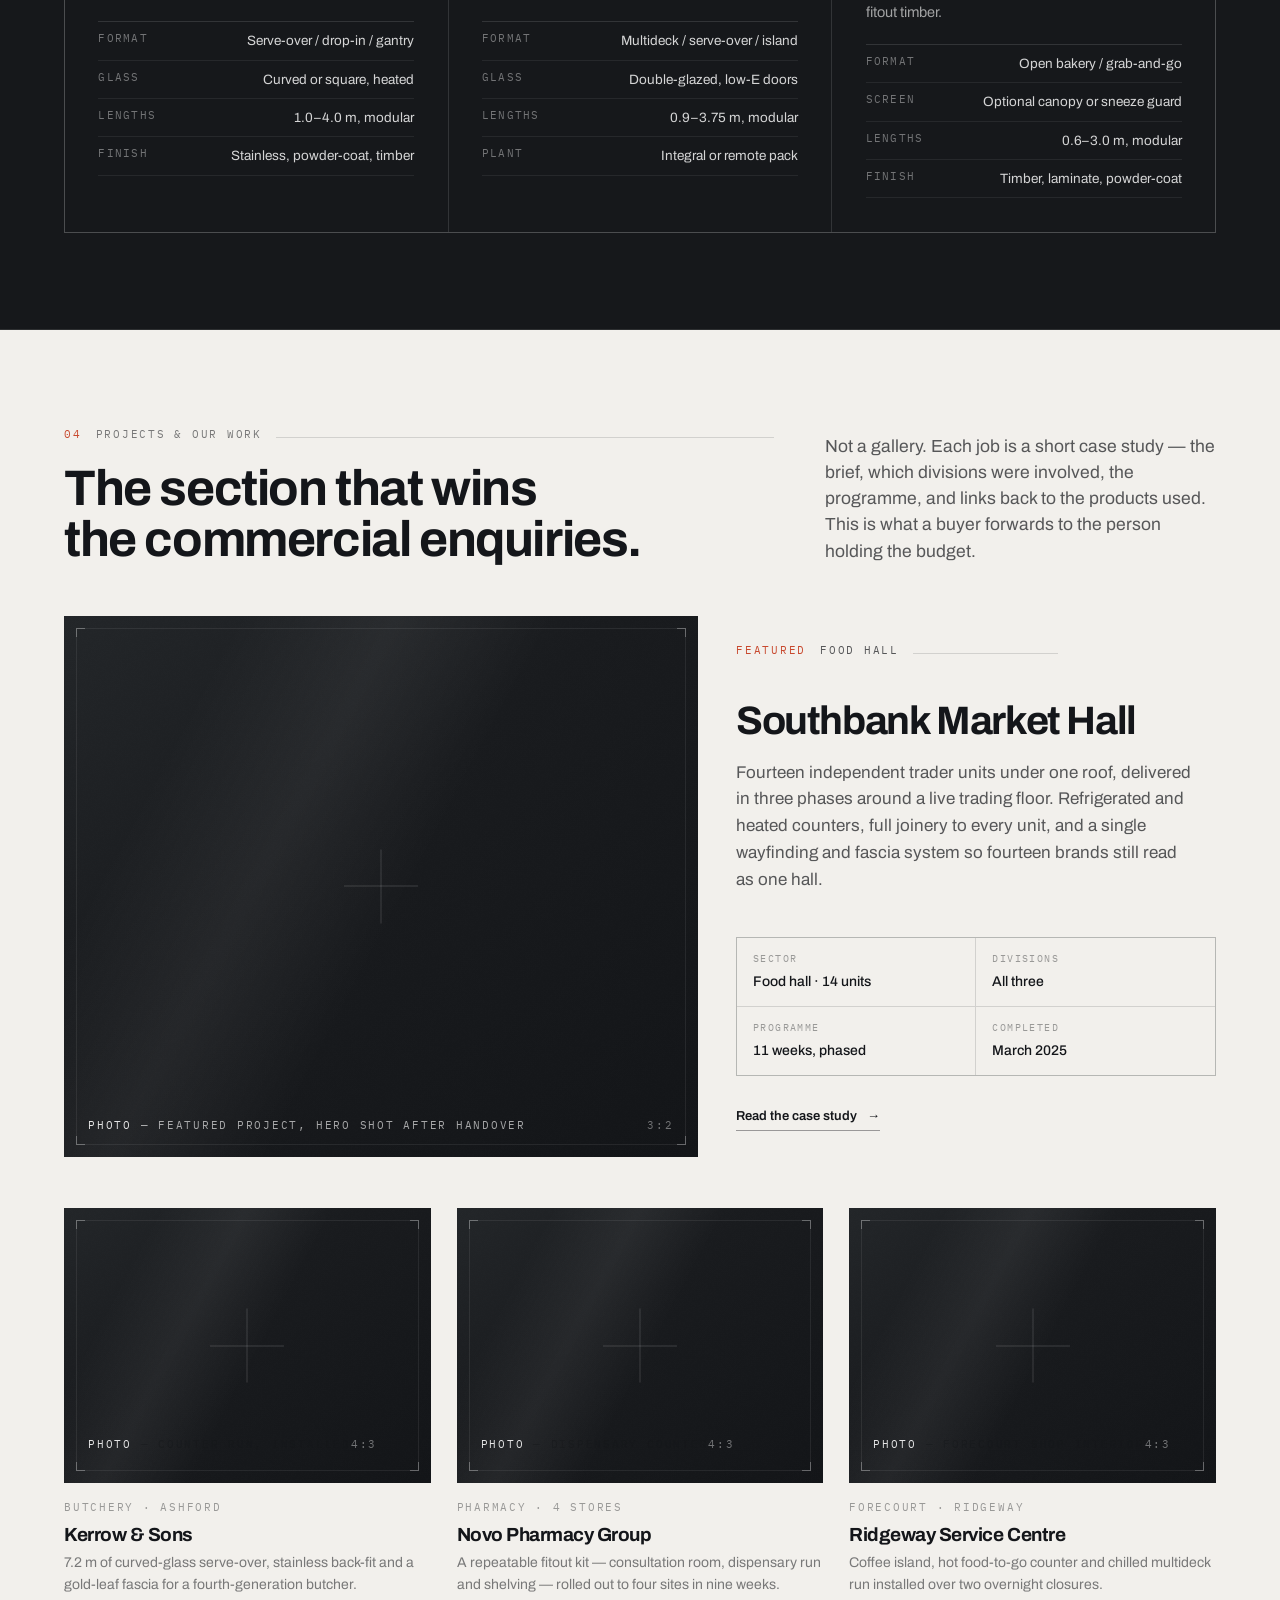
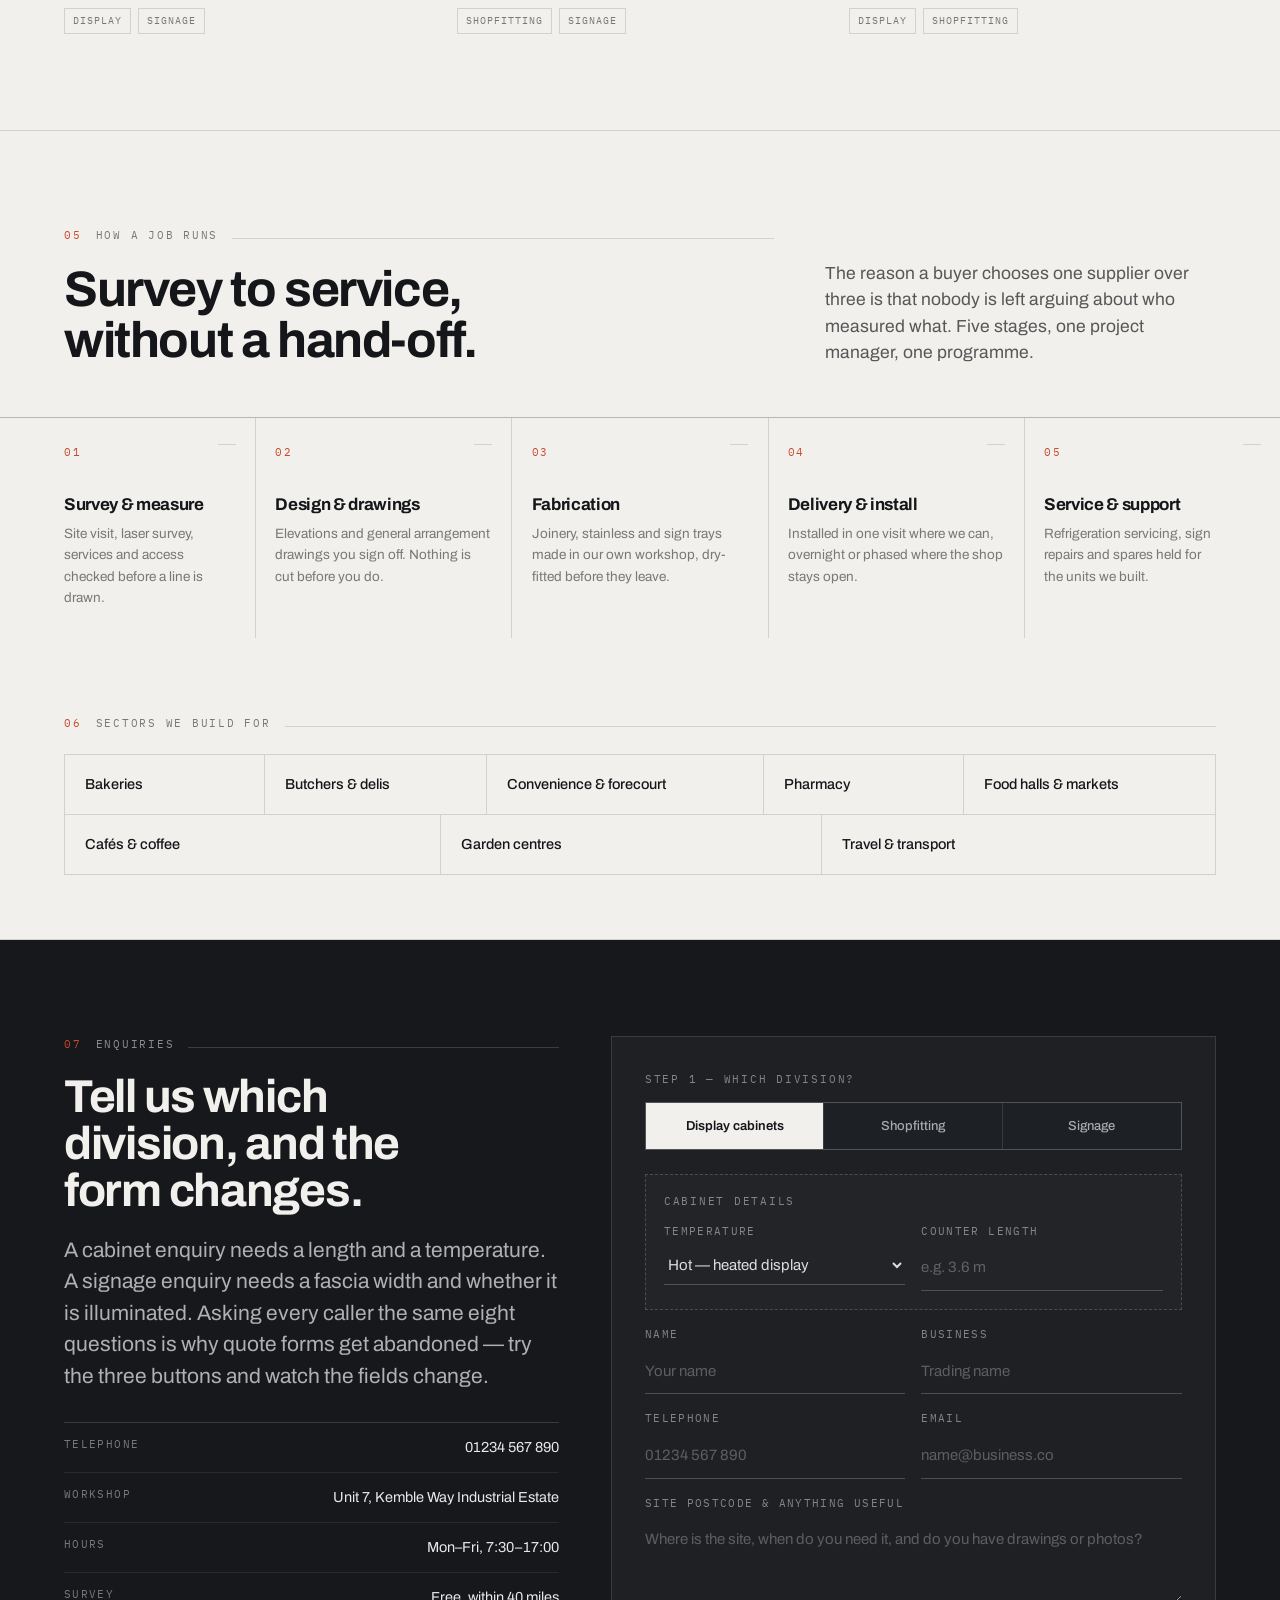
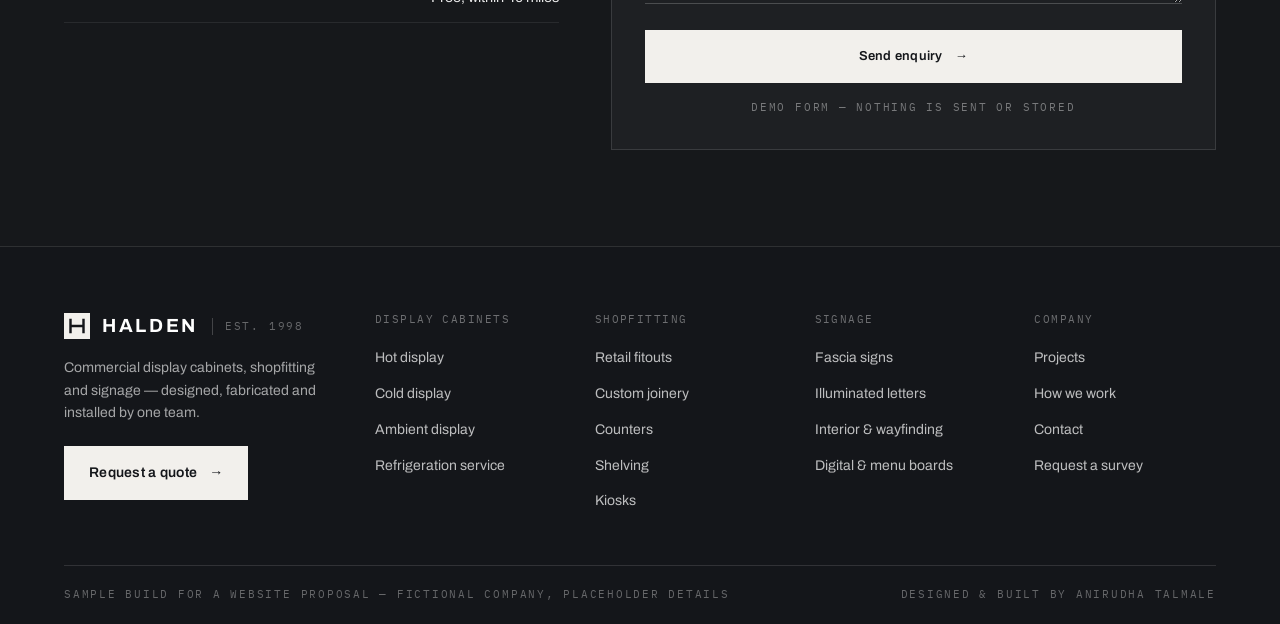
==== commit 78db186a: "Serve one variable font file instead of three static instances Archivo ships as a single variable wo" ====
--- a/index.html
+++ b/index.html
@@ -6,8 +6,7 @@
 <title>Halden — Commercial Display Cabinets, Shopfitting & Signage</title>
 <meta name="description" content="Sample design build. Halden designs, fabricates and installs commercial display cabinets (hot, cold and ambient), retail shopfitting and signage.">
 <meta name="robots" content="noindex,nofollow">
-<link rel="preload" href="assets/fonts/archivo-700.woff2" as="font" type="font/woff2" crossorigin>
-<link rel="preload" href="assets/fonts/archivo-400.woff2" as="font" type="font/woff2" crossorigin>
+<link rel="preload" href="assets/fonts/archivo-var.woff2" as="font" type="font/woff2" crossorigin>
 <link rel="stylesheet" href="assets/style.css">
 <link rel="icon" href="data:image/svg+xml,<svg xmlns='http://www.w3.org/2000/svg' viewBox='0 0 32 32'><rect width='32' height='32' fill='%2314161A'/><path d='M8 7v18M24 7v18M8 16h16' stroke='%23F2F0EC' stroke-width='3' fill='none'/></svg>">
 </head>
--- a/assets/style.css
+++ b/assets/style.css
@@ -1,6 +1,4 @@
-@font-face{font-family:'Archivo';font-style:normal;font-weight:400;font-stretch:100%;font-display:swap;src:url(fonts/archivo-400.woff2) format('woff2')}
-@font-face{font-family:'Archivo';font-style:normal;font-weight:600;font-stretch:100%;font-display:swap;src:url(fonts/archivo-600.woff2) format('woff2')}
-@font-face{font-family:'Archivo';font-style:normal;font-weight:700;font-stretch:100%;font-display:swap;src:url(fonts/archivo-700.woff2) format('woff2')}
+@font-face{font-family:'Archivo';font-style:normal;font-weight:100 900;font-stretch:100%;font-display:swap;src:url(fonts/archivo-var.woff2) format('woff2-variations'),url(fonts/archivo-var.woff2) format('woff2')}
 @font-face{font-family:'Plex Mono';font-style:normal;font-weight:400;font-display:swap;src:url(fonts/ibm-plex-mono-400.woff2) format('woff2')}
 
 :root{
